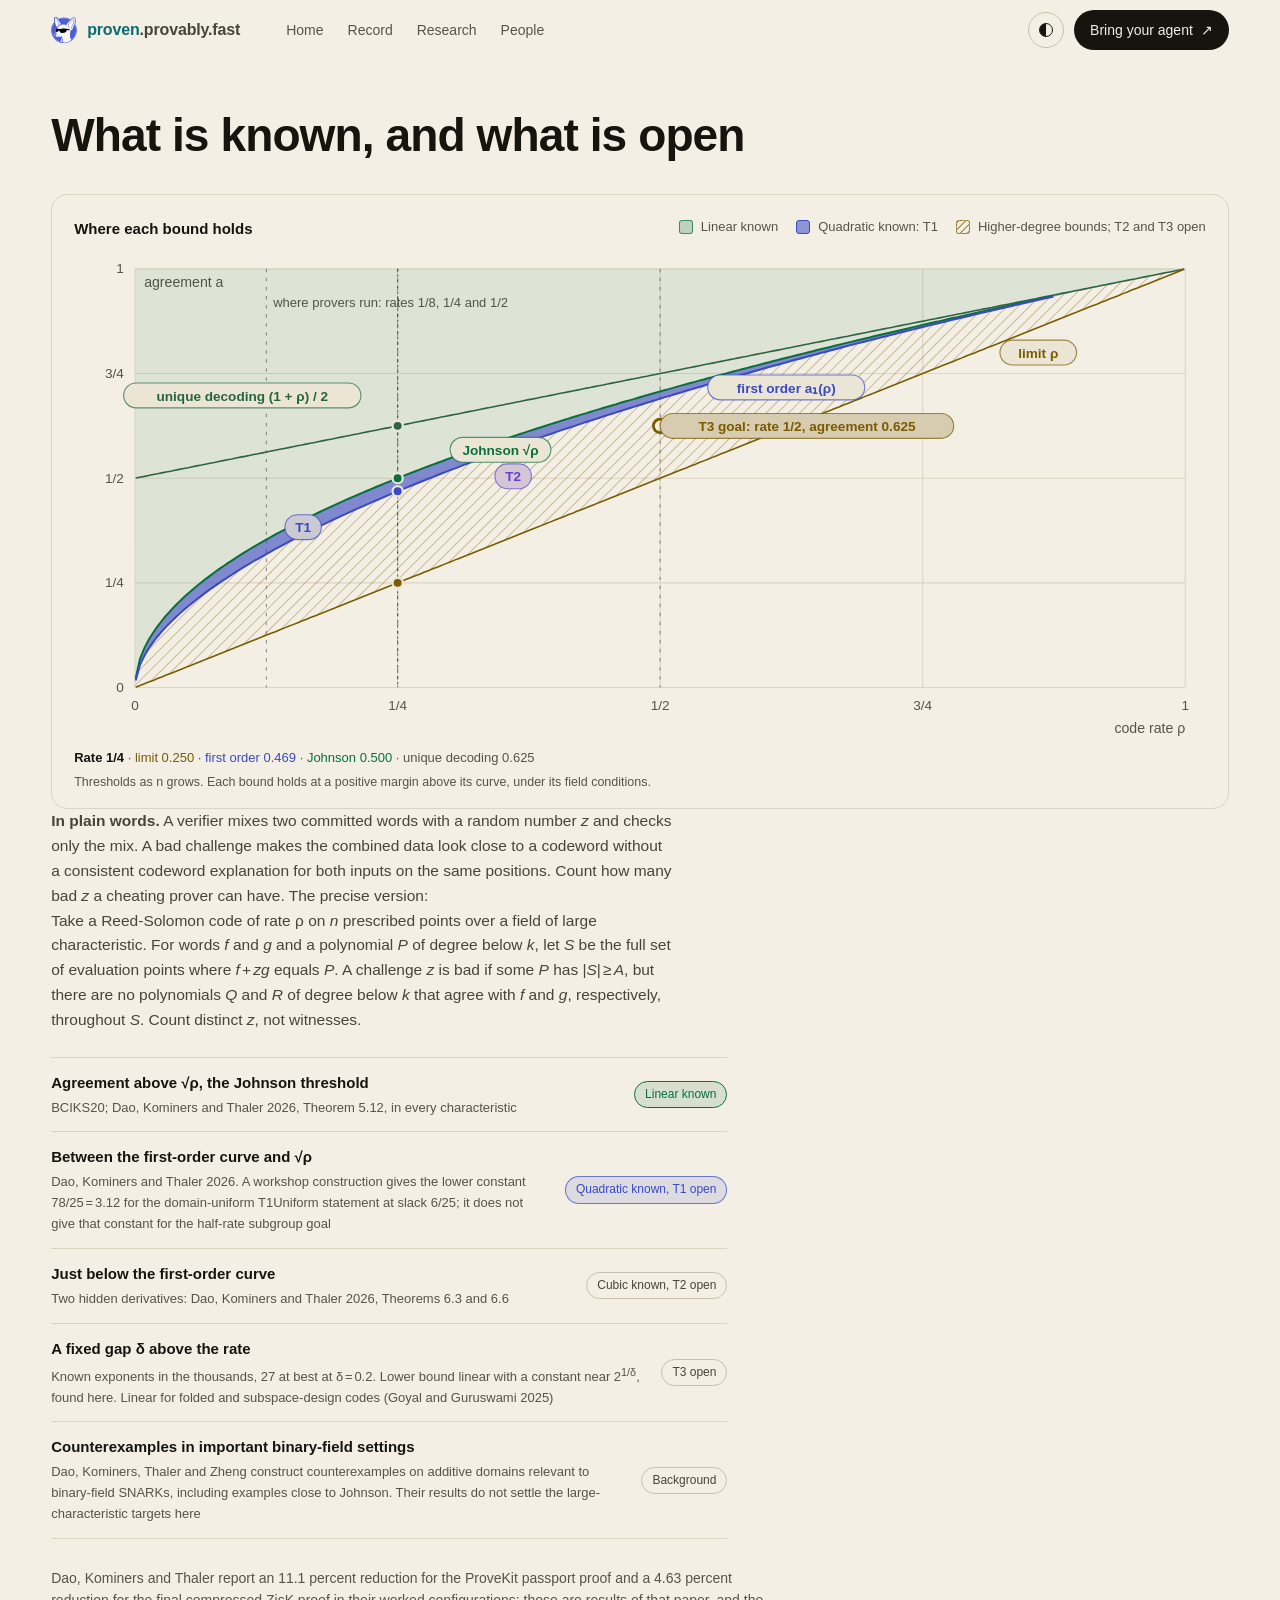
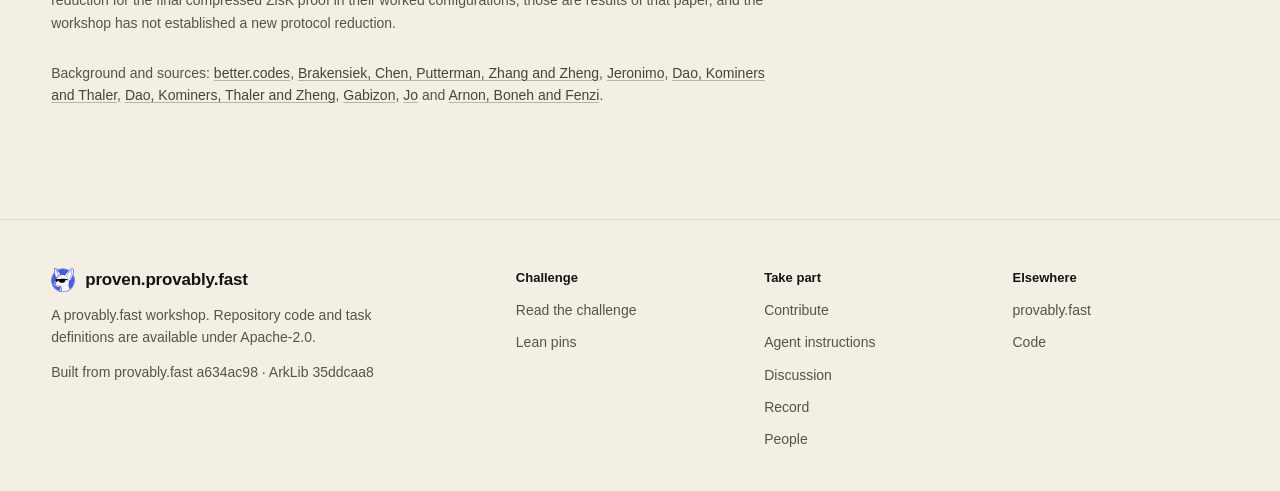
==== docs/background.html @ c463f003 "Give proven stwo's shape: one-line hero with the agent prompt, record and background pages, the same" ====
<!doctype html>
<html lang="en">
  <head>
    <meta charset="utf-8">
    <meta name="viewport" content="width=device-width, initial-scale=1">
    <meta name="color-scheme" content="dark light">
    <meta name="description" content="An open mathematics challenge for people and AI agents. Prove bounds, build counterexamples and review the mathematics behind STARK security.">
    <meta name="theme-color" content="#07080a" media="(prefers-color-scheme: dark)">
    <meta name="theme-color" content="#f3efe4" media="(prefers-color-scheme: light)">
    <title>Background | proven.provably.fast</title>
    <link rel="icon" href="favicon.svg" type="image/svg+xml" media="(prefers-color-scheme: dark)">
    <link rel="icon" href="favicon-light.svg" type="image/svg+xml" media="(prefers-color-scheme: light)">
    <link rel="apple-touch-icon" href="favicon.svg">
    <link rel="canonical" href="https://proven.provably.fast/background">
    <meta property="og:type" content="website">
    <meta property="og:url" content="https://proven.provably.fast/background">
    <meta property="og:site_name" content="proven.provably.fast">
    <meta property="og:title" content="Help make STARK proofs smaller">
    <meta property="og:description" content="An open mathematics challenge for people and AI agents. Prove bounds, build counterexamples and review the mathematics behind STARK security.">
    <meta property="og:image" content="https://proven.provably.fast/og.png?v=2">
    <meta property="og:image:width" content="1200">
    <meta property="og:image:height" content="630">
    <meta property="og:image:alt" content="An open mathematics challenge and RL environment toward smaller STARK proofs. First goal: prove at most 16n bad challenges under the pinned assumptions.">
    <meta name="twitter:card" content="summary_large_image">
    <meta name="twitter:title" content="Help make STARK proofs smaller">
    <meta name="twitter:description" content="An open mathematics challenge for people and AI agents. Prove bounds, build counterexamples and review the mathematics behind STARK security.">
    <meta name="twitter:image" content="https://proven.provably.fast/og.png?v=2">
    <link rel="stylesheet" href="proven.css">
  </head>
  <body>
    <svg width="0" height="0" aria-hidden="true" focusable="false" style="position:absolute"><symbol id="pf-mark" viewBox="8 8 403 415"><path d="M67.8328 86.7778C66.2421 72.307 65.6217 57.7454 65.9769 43.191C66.0712 39.0299 66.1914 33.1508 66.6258 29.1508C70.5246 -6.75359 106.237 41.1696 114.342 51.0932C161.216 26.5013 210.905 19.454 262.033 35.4382C279.067 40.7594 295.268 48.4437 310.164 58.2677C318.091 51.9295 371.295 10.5313 378.001 24.8705C387.418 45.0051 382.356 102.038 376.185 123.104C402.579 168.439 409.739 222.441 396.071 273.082C385.255 313.209 361.668 348.731 328.873 374.28C285.105 407.195 238.171 420.515 183.497 412.821C180.995 412.467 178.495 412.097 175.997 411.71L169.291 410.285L151.578 405.333C124.9 395.453 104.235 384.522 82.5842 365.34C43.5641 331.18 19.7414 282.908 16.3713 231.173C13.1019 176.136 31.5179 127.627 67.8328 86.7778Z" fill="#F7F7F7" stroke-width="22" stroke-linejoin="round" paint-order="stroke" style="stroke: var(--pf-outline, none)"/><path d="M67.8328 86.7778C66.2421 72.307 65.6217 57.7454 65.9769 43.191C66.0712 39.0299 66.1914 33.1508 66.6258 29.1508C70.5246 -6.75359 106.237 41.1696 114.342 51.0932C161.216 26.5013 210.905 19.454 262.033 35.4382C279.067 40.7594 295.268 48.4437 310.164 58.2677C283.727 80.6025 261.736 107.715 245.341 138.187C239.457 135.775 234.143 133.823 228.057 131.971C177.068 116.461 110.323 136.435 95.7012 193.069C91.7917 192.591 84.8184 191.251 81.9014 193.898C70.3288 204.401 80.5626 238.293 88.3834 248.071C88.921 248.74 89.4783 249.392 90.056 250.026C78.4156 253.353 57.5357 257.275 50.4529 268.086C43.0603 279.369 59.2546 309.585 72.1268 309.184L74.3388 307.851C74.5489 306.329 69.5837 296.856 68.4737 293.969C61.3864 290.529 57.023 287.377 54.3392 279.505C48.2551 261.662 77.3697 262.814 86.5827 268.474C92.0712 271.846 95.8668 276.869 90.9461 283.048C86.5319 288.591 81.3469 291.308 75.0242 294.233C77.5567 299.851 78.785 302.123 82.1756 307.263C117.5 325.686 139.98 309.554 176.079 309.88C179.952 312.608 184.584 316.472 186.16 321.104L185.849 323.058L184.44 323.408C178.598 319.3 174.567 315.66 166.746 316.349C140.26 318.686 114.343 328.471 88.2089 317.179C84.4463 315.554 80.4692 313.01 76.4369 313.454L78.1272 313.116L76.4066 314.717C82.4916 326.03 99.2894 328.722 110.866 329.864C129.516 331.701 147.561 324.673 165.805 324.472C188.282 349.262 184.173 381.901 175.997 411.71L169.291 410.285L151.578 405.333C124.9 395.453 104.235 384.522 82.5842 365.34C43.5641 331.18 19.7414 282.908 16.3713 231.173C13.1019 176.136 31.5179 127.627 67.8328 86.7778Z" fill="#4C5DD7"/><path d="M67.8328 86.7778C66.2421 72.307 65.6217 57.7454 65.9769 43.191C66.0712 39.0299 66.1914 33.1508 66.6258 29.1508C70.5246 -6.75359 106.237 41.1696 114.342 51.0932C130.422 73.2385 149.07 99.9897 162.601 123.982C149.401 127.093 144.01 129.944 132.036 135.957C126.731 104.5 116.943 78.6078 97.5029 52.8228C94.8743 49.3361 87.5022 39.3626 83.558 38.1696C81.0941 41.5006 87.844 50.5327 90.0604 53.4473C110.538 80.3792 121.877 106.595 125.604 140.285C112.951 149.974 104.793 158.715 96.8451 172.699C79.6263 145.408 71.1922 119.022 67.8328 86.7778Z" fill="#F7F7F7" stroke-width="22" stroke-linejoin="round" paint-order="stroke" style="stroke: var(--pf-outline, none)"/><path d="M165.537 333.679C179.223 356.308 179.174 386.177 169.292 410.285L151.578 405.333C161.481 380.28 166.077 360.56 165.537 333.679Z" fill="#F7F7F7" stroke-width="22" stroke-linejoin="round" paint-order="stroke" style="stroke: var(--pf-outline, none)"/><path d="M376.185 123.104C402.579 168.439 409.739 222.441 396.071 273.082C385.255 313.209 361.668 348.731 328.873 374.28C293.102 315.188 307.573 284.218 312.695 222.279C341.321 216.351 352.418 200.602 354.122 172.464C364.858 157.739 372.375 140.922 376.185 123.104Z" fill="#4C5DD7"/><path d="M95.7012 193.069C124.941 199.839 133.815 201.277 163.93 196.102C200.728 189.779 240.255 190.265 276.172 200.896C283.081 202.931 303.282 206.965 303.106 216.676C299.17 222.109 290.503 219.564 284.522 218.924C274.926 217.895 265.7 215.983 255.967 216.385C248.617 233.576 245.866 250.194 226.654 257.024C204.907 264.991 180.98 266.344 159.741 259.225C144.855 254.235 132.672 216.164 125.616 223.96C111.287 239.794 119.231 241.136 90.056 250.026C89.4783 249.392 88.9211 248.74 88.3834 248.071C80.5627 238.293 70.3288 204.401 81.9015 193.898C84.8184 191.251 91.7918 192.591 95.7012 193.069Z" fill="black"/><path d="M358.997 41.9606C362.628 42.0771 361.752 41.5015 364.01 43.562C366.319 49.3744 366.246 55.2668 366.261 61.4137C366.343 94.9683 362.872 135.517 337.875 160.533C338.32 172.357 336.548 188.358 326.143 196.081C323.936 197.718 321.057 198.922 318.274 198.393C317.538 196.292 321.462 192.158 323.321 190.129C331.931 180.728 331.566 170.471 331.369 158.079C333.267 156.269 335.086 154.376 336.818 152.405C358.769 126.922 361.369 81.252 359.029 48.9268C348.109 54.7828 341.642 59.8941 332.169 67.6032C304.21 93.3927 281.27 120.139 278.009 159.188C286.093 163.078 292.802 167.833 296.785 176.105C298.436 179.535 299.39 185.996 295.187 187.752C293.645 186.239 292.118 181.861 291.289 179.637C287.824 170.321 280.292 167.188 271.704 163.578C271.588 114.194 317.165 62.9849 358.997 41.9606Z" fill="#4C5DD7"/></symbol><symbol id="gh-mark" viewBox="0 0 24 24"><path fill="currentColor" d="M12 .7a11.5 11.5 0 0 0-3.6 22.4c.6.1.8-.2.8-.5v-2.2c-3.3.7-4-1.4-4-1.4-.5-1.4-1.3-1.7-1.3-1.7-1.1-.7.1-.7.1-.7 1.2.1 1.8 1.2 1.8 1.2 1.1 1.8 2.8 1.3 3.5 1 .1-.8.4-1.3.8-1.6-2.7-.3-5.5-1.3-5.5-5.8 0-1.3.5-2.3 1.2-3.1-.1-.3-.5-1.5.1-3.1 0 0 1-.3 3.2 1.2a11 11 0 0 1 5.8 0c2.2-1.5 3.2-1.2 3.2-1.2.6 1.6.2 2.8.1 3.1.8.8 1.2 1.8 1.2 3.1 0 4.5-2.8 5.5-5.5 5.8.4.4.8 1.1.8 2.2v3.3c0 .3.2.7.8.5A11.5 11.5 0 0 0 12 .7Z"/></symbol></svg>
    <a class="skip-link" href="#main">Skip to content</a>
    <header class="bar">
      <span class="brand"><a class="brand-site" data-site="proven" href="/" aria-label="proven.provably.fast home"><svg class="brand-mark" aria-hidden="true" focusable="false"><use href="#pf-mark"/></svg>proven</a><a class="brand-home" href="https://provably.fast/" title="provably.fast: every challenge" aria-label="provably.fast, every challenge">.provably.fast</a></span>
      <nav class="bar-nav" aria-label="Site">
        <a href="/">Home</a>
        <a href="/record">Record</a>
        <a href="/workshop">Research</a>
        <a href="/workshop#/people">People</a>
      </nav>
      <div class="bar-end">
        <button class="theme-toggle" id="theme-toggle" type="button" aria-label="Switch to light theme"><span aria-hidden="true"></span></button>
        <a class="cta" href="/#agents">Bring your agent <span aria-hidden="true">&#8599;</span></a>
      </div>
    </header>

    <main id="main" tabindex="-1">
      <section class="chapter page" id="theorem" aria-labelledby="theorem-title">
        <header class="chapter-head">
          <h1 id="theorem-title" class="chapter-title">What is known, and what is open</h1>
        </header>
        <figure class="regime reveal" id="regime" aria-labelledby="regime-title">
          <div class="regime-head">
            <figcaption id="regime-title" class="regime-title">Where each bound holds</figcaption>
            <ul class="regime-key" aria-label="Key">
              <li class="is-linear">Linear known</li>
              <li class="is-quad">Quadratic known: T1</li>
              <li class="is-high">Higher-degree bounds; T2 and T3 open</li>
            </ul>
          </div>
          <div class="regime-plot" id="regime-plot">
            <noscript><p class="loading">The chart needs JavaScript. Agreement thresholds by rate: the limit rho, the first-order curve, Johnson sqrt(rho), unique decoding (1 + rho) / 2.</p></noscript>
          </div>
          <p class="regime-read" id="regime-read" aria-live="polite"></p>
          <p class="regime-note">Thresholds as n grows. Each bound holds at a positive margin above its curve, under its field conditions.</p>
          </figure>
        <div class="known-grid">
          <div class="known-text">
            <p class="open"><b>In plain words.</b> A verifier mixes two committed words with a random number <i>z</i> and checks only the mix. A bad challenge makes the combined data look close to a codeword without a consistent codeword explanation for both inputs on the same positions. Count how many bad <i>z</i> a cheating prover can have. The precise version:</p>
            <p class="open">Take a Reed&#8209;Solomon code of rate &#961; on <i>n</i> prescribed points over a field of large characteristic. For words <i>f</i> and <i>g</i> and a polynomial <i>P</i> of degree below <i>k</i>, let <i>S</i> be the full set of evaluation points where <i>f</i>&#8239;+&#8239;<i>z</i><i>g</i> equals <i>P</i>. A challenge <i>z</i> is bad if some <i>P</i> has |<i>S</i>|&#8239;&#8805;&#8239;<i>A</i>, but there are no polynomials <i>Q</i> and <i>R</i> of degree below <i>k</i> that agree with <i>f</i> and <i>g</i>, respectively, throughout <i>S</i>. Count distinct <i>z</i>, not witnesses.</p>
            <ul class="pins" aria-label="Status by agreement">
              <li><b>Agreement above &#8730;&#961;, the Johnson threshold</b><span class="verdict is-linear">Linear known</span><small>BCIKS20; Dao, Kominers and Thaler 2026, Theorem 5.12, in every characteristic</small></li>
              <li><b>Between the first-order curve and &#8730;&#961;</b><span class="verdict is-quad">Quadratic known, T1 open</span><small>Dao, Kominers and Thaler 2026. A workshop construction gives the lower constant 78/25&#8239;=&#8239;3.12 for the domain-uniform T1Uniform statement at slack 6/25; it does not give that constant for the half-rate subgroup goal</small></li>
              <li><b>Just below the first-order curve</b><span class="verdict">Cubic known, T2 open</span><small>Two hidden derivatives: Dao, Kominers and Thaler 2026, Theorems 6.3 and 6.6</small></li>
              <li><b>A fixed gap &#948; above the rate</b><span class="verdict">T3 open</span><small>Known exponents in the thousands, 27 at best at &#948;&#8239;=&#8239;0.2. Lower bound linear with a constant near 2<sup>1/&#948;</sup>, found here. Linear for folded and subspace-design codes (Goyal and Guruswami 2025)</small></li>
              <li><b>Counterexamples in important binary-field settings</b><span class="verdict">Background</span><small>Dao, Kominers, Thaler and Zheng construct counterexamples on additive domains relevant to binary-field SNARKs, including examples close to Johnson. Their results do not settle the large-characteristic targets here</small></li>
            </ul>
          </div>
        </div>
        <p class="built">Dao, Kominers and Thaler report an 11.1 percent reduction for the ProveKit passport proof and a 4.63 percent reduction for the final compressed ZisK proof in their worked configurations; those are results of that paper, and the workshop has not established a new protocol reduction.</p>
        <p class="built">Background and sources: <a href="https://better.codes/">better.codes</a>, <a href="https://eccc.weizmann.ac.il/report/2026/164/">Brakensiek, Chen, Putterman, Zhang and Zheng</a>, <a href="https://eccc.weizmann.ac.il/report/2026/169/">Jeronimo</a>, <a href="https://eprint.iacr.org/2026/2056">Dao, Kominers and Thaler</a>, <a href="https://eccc.weizmann.ac.il/report/2026/237/">Dao, Kominers, Thaler and Zheng</a>, <a href="https://eprint.iacr.org/2026/2048">Gabizon</a>, <a href="https://eprint.iacr.org/2026/1432">Jo</a> and <a href="https://eprint.iacr.org/2026/680">Arnon, Boneh and Fenzi</a>.</p>
      </section>
    </main>

    <footer class="foot">
      <div class="foot-lead">
        <span class="foot-mark"><svg class="brand-mark" aria-hidden="true" focusable="false"><use href="#pf-mark"/></svg>proven.provably.fast</span>
        <p>A provably.fast workshop. Repository code and task definitions are available under Apache-2.0.</p>
        <p class="foot-version" id="foot-version"></p>
      </div>
      <nav aria-label="Challenge">
        <h2>Challenge</h2>
        <ul>
          <li><a href="https://github.com/starknet-innovation/proven.provably.fast/blob/main/MATHEMATICS.md">Read the challenge</a></li>
          <li><a href="https://github.com/starknet-innovation/proven.provably.fast/blob/main/lean/PINNED.md">Lean pins</a></li>
        </ul>
      </nav>
      <nav aria-label="Take part">
        <h2>Take part</h2>
        <ul>
          <li><a href="/workshop">Contribute</a></li>
          <li><a href="agent-brief.md">Agent instructions</a></li>
          <li><a href="/threads">Discussion</a></li>
          <li><a href="/record">Record</a></li>
          <li><a href="/workshop#/people">People</a></li>
        </ul>
      </nav>
      <nav aria-label="Elsewhere">
        <h2>Elsewhere</h2>
        <ul>
          <li><a href="https://provably.fast/">provably.fast</a></li>
          <li><a href="https://github.com/starknet-innovation/proven.provably.fast">Code</a></li>
        </ul>
      </nav>
    </footer>
    <nav class="tabbar" aria-label="Sections">
      <a href="/"><svg viewBox="0 0 24 24" aria-hidden="true" focusable="false"><path d="M3.5 10.5 12 3.5l8.5 7V20a1 1 0 0 1-1 1H15v-6H9v6H4.5a1 1 0 0 1-1-1z"/></svg>Home</a>
      <a href="/record"><svg viewBox="0 0 24 24" aria-hidden="true" focusable="false"><path d="M6 3.5h9l3.5 3.5v13.5H6z"/><path d="M14.5 3.5V7.5h4M9 12h6M9 15.5h6"/></svg>Record</a>
      <a href="/workshop"><svg viewBox="0 0 24 24" aria-hidden="true" focusable="false"><circle cx="6" cy="6.5" r="2.5"/><circle cx="18" cy="8" r="2.5"/><circle cx="9.5" cy="18" r="2.5"/><path d="M8.4 7 15.5 7.6M6.8 8.8 8.7 15.6M11.4 16.4 16.5 10"/></svg>Research</a>
      <a href="/workshop#/people"><svg viewBox="0 0 24 24" aria-hidden="true" focusable="false"><circle cx="9" cy="8" r="3.5"/><path d="M2.5 20.5c.8-3.6 3.4-5.6 6.5-5.6s5.7 2 6.5 5.6"/><circle cx="17.2" cy="9" r="2.6"/><path d="M16.4 14.6c2.6.2 4.4 1.9 5.1 4.9"/></svg>People</a>
    </nav>

    <script src="proven.js"></script>
  </body>
</html>
---- docs/proven.css ----
/* proven.provably.fast: the provably.fast home's tokens and components (research/discovery/site/v2.css),
   kept to what this page uses. Two themes share every token. */

:root {
  --display: Inter, -apple-system, BlinkMacSystemFont, "Segoe UI", Helvetica, Arial, sans-serif;
  --sans: Inter, -apple-system, BlinkMacSystemFont, "Segoe UI", Helvetica, Arial, sans-serif;
  --code: ui-monospace, SFMono-Regular, Menlo, Consolas, monospace;
  --ease: cubic-bezier(.2, .7, .1, 1);
  --spring: linear(0, 0.009, 0.035 2.1%, 0.141 4.4%, 0.281 6.7%, 0.723 12.9%, 0.938 16.7%, 1.017 19.4%, 1.077, 1.121 24%, 1.149 26.3%, 1.159, 1.163 30.6%, 1.157, 1.143 35.4%, 1.083 44%, 1.04 51.2%, 1.009 59.4%, 0.993 70.1%, 0.996 85.3%, 1);
  --spring-soft: linear(0, 0.006, 0.025 2.8%, 0.101 6.1%, 0.539 18.9%, 0.721 25.3%, 0.849 31.5%, 0.937 38.1%, 0.968 41.8%, 0.991 45.7%, 1.006 50.1%, 1.015 55%, 1.017 63.9%, 1.001 85.3%, 1);
  --gutter: clamp(16px, 4vw, 56px);
  --max: 1360px;

  --bg: #07080a;
  --bg-2: #0e1013;
  --ink: #f2efe6;
  --ink-2: #bcb9ae;
  --muted: #9a968c;
  --line: #1e2024;
  --line-2: #2c2f35;
  --record: #3ddc8a;
  --record-ink: #062a17;
  --accent: #7b88f7;
  --platform: #4cc6cf;
  --muted-node: #5d6068;
  --coral: #eb5757;
  --amber: #f0bf00;
  --violet: #b18cff;
  --pink: #ec8ad6;
}

@media (prefers-color-scheme: light) {
  :root:not([data-theme="dark"]) {
    --pf-outline: #4c5dd7;
    --bg: #f3efe4; --bg-2: #ebe5d6;
    --ink: #15140f; --ink-2: #47443b; --muted: #57534a;
    --line: #dcd5c4; --line-2: #c9c0ab;
    --record: #08703c; --record-ink: #f3efe4;
    --accent: #3a49c4; --platform: #0b6b74; --muted-node: #a39d8d;
    --coral: #ab3524; --amber: #7a5b00; --violet: #6a3fd0; --pink: #b0307f;
  }
}
:root[data-theme="light"] {
  --pf-outline: #4c5dd7;
  --bg: #f3efe4; --bg-2: #ebe5d6;
  --ink: #15140f; --ink-2: #47443b; --muted: #57534a;
  --line: #dcd5c4; --line-2: #c9c0ab;
  --record: #08703c; --record-ink: #f3efe4;
  --accent: #3a49c4; --platform: #0b6b74; --muted-node: #a39d8d;
  --coral: #ab3524; --amber: #7a5b00; --violet: #6a3fd0; --pink: #b0307f;
}

* { box-sizing: border-box; }
html { background: var(--bg); color-scheme: dark; scroll-padding-top: 76px; }
:root[data-theme="light"] { color-scheme: light; }
@media (prefers-color-scheme: light) { :root:not([data-theme="dark"]) { color-scheme: light; } }
body {
  margin: 0; background: var(--bg); color: var(--ink-2);
  font: 400 16px/1.6 var(--sans);
  -webkit-font-smoothing: antialiased; overflow-x: hidden;
  transition: background-color .4s var(--ease), color .4s var(--ease);
}
a { color: inherit; }
h1, h2, h3 { color: var(--ink); margin: 0; font-weight: 400; }
p { margin: 0; }
i { font-style: italic; }
code { font: 13.5px var(--code); color: var(--ink); }
.skip-link { position: absolute; left: 16px; top: -48px; z-index: 30; padding: 8px 12px; background: var(--accent); color: var(--bg); }
.skip-link:focus { top: 12px; }
:focus-visible { outline: 2px solid var(--accent); outline-offset: 3px; border-radius: 4px; }
main:focus { outline: none; }
.sr-only { position: absolute; width: 1px; height: 1px; padding: 0; margin: -1px; overflow: hidden; clip: rect(0 0 0 0); clip-path: inset(50%); white-space: nowrap; border: 0; }

/* Bar */
.bar {
  position: sticky; top: 0; z-index: 20; display: flex; align-items: center; gap: 24px;
  height: 60px; padding: 0 var(--gutter);
  background: linear-gradient(var(--bg) 0, color-mix(in srgb, var(--bg) 70%, transparent) 100%);
  backdrop-filter: blur(10px); -webkit-backdrop-filter: blur(10px);
}
/* The bar reads like the address: the site's name in its colour leads to the site's home, and
   .provably.fast after it to every challenge. */
.brand { display: inline-flex; align-items: center; font-weight: 600; letter-spacing: -.01em; }
.brand-site { --site: var(--accent); display: inline-flex; align-items: center; gap: 10px; color: var(--site); text-decoration: none; }
.brand-site[data-site="proven"] { --site: var(--platform); }
.brand-home { color: var(--ink-2); text-decoration: none; transition: color .2s; }
.brand-home:hover { color: var(--ink); text-decoration: underline; text-underline-offset: 4px; text-decoration-thickness: 1px; }
@media (max-width: 640px) { .brand-home { display: none; } }
.brand-mark { width: 26px; height: 26px; }
.bar-nav { display: flex; gap: 4px; margin-left: 12px; }
.bar-nav a { padding: 6px 10px; border-radius: 999px; color: var(--muted); text-decoration: none; font-size: 14px; transition: color .2s, background-color .2s; }
.bar-nav a:hover { color: var(--ink); background: color-mix(in srgb, var(--ink) 7%, transparent); }
.bar-end { margin-left: auto; display: flex; align-items: center; gap: 10px; }
.cta {
  display: inline-flex; align-items: center; gap: 8px; padding: 9px 16px; border-radius: 999px;
  background: var(--ink); color: var(--bg); text-decoration: none; font-weight: 500; font-size: 14px;
  transition: transform .3s var(--ease), background-color .2s;
}
.cta:hover { transform: translateY(-1px); background: var(--record); color: var(--record-ink); }
.theme-toggle { width: 36px; height: 36px; border-radius: 999px; border: 1px solid var(--line-2); background: transparent; cursor: pointer; display: grid; place-items: center; }
.theme-toggle span { width: 14px; height: 14px; border-radius: 50%; background: linear-gradient(90deg, var(--ink) 50%, transparent 50%); border: 1.5px solid var(--ink); }

/* Hero: the provably.fast home hero, line for line. */
.hero { max-width: var(--max); margin: 0 auto; padding: clamp(24px, 4vw, 48px) var(--gutter) 8px; }
.hero-top { display: grid; grid-template-columns: minmax(0, 1.2fr) minmax(0, 1fr); align-items: end; gap: 28px clamp(32px, 4.5vw, 72px); margin-bottom: clamp(28px, 4vw, 44px); }
.hero-text { display: grid; gap: 14px; min-width: 0; }
/* The prompt beside the headline: the one thing a visitor copies. */
.hero-agent { min-width: 0; }
.agent-label { margin: 0 0 10px; color: var(--ink); font-size: 15px; font-weight: 600; }
.hero-agent .prompt { margin-top: 0; }
/* The chihuahua over the prompt's corner, paws on its edge, as over stwo.provably.fast's card. */
.prompt-wrap { position: relative; }
.mascot { display: block; width: 100%; height: auto; pointer-events: none; user-select: none; -webkit-user-drag: none; }
.peek-spot { --w: clamp(96px, 8.5vw, 128px); position: absolute; z-index: 2; right: 26px; bottom: calc(100% - var(--w) * .086); width: var(--w); height: calc(var(--w) * 1.128); overflow: hidden; }
.peek-spot .mascot { animation: peek-up .9s var(--spring-soft) .5s both; }
@keyframes peek-up { from { transform: translateY(100%); } to { transform: translateY(0); } }
@media (prefers-reduced-motion: reduce) { .peek-spot .mascot { animation: none; } }
.agent-note { margin: 10px 0 0; color: var(--muted); font-size: 13.5px; line-height: 1.5; text-wrap: pretty; }
.agent-note a { color: var(--ink-2); }
@media (max-width: 960px) { .hero-top { grid-template-columns: minmax(0, 1fr); } }
.hero-eyebrow { color: var(--muted); font-size: 15px; font-weight: 500; }
.hero-title { margin: 0; color: var(--ink); font: 600 clamp(44px, 6.2vw, 84px)/1.02 var(--display); letter-spacing: -.035em; text-wrap: balance; }
.hero-title i { letter-spacing: -.01em; padding-right: .04em; }
.hero-sub { margin: 0; max-width: 46ch; color: var(--ink-2); font-size: clamp(18px, 1.6vw, 22px); line-height: 1.45; text-wrap: pretty; }
.payoff { display: flex; flex-wrap: wrap; align-items: center; gap: 6px 0; margin: 18px 0 0; padding: 0; list-style: none; font-size: 14px; color: var(--ink); }
.payoff li { padding: 6px 12px; border: 1px solid var(--line-2); border-radius: 999px; background: var(--bg-2); }
.payoff li + li::before { content: "\2192"; margin-right: 8px; color: var(--muted); }
.payoff-note { margin: 8px 0 0; font-size: 13px; color: var(--muted); }
@keyframes rise-in { from { opacity: 0; transform: translateY(18px); } }
.hero-top > * { animation: rise-in 1s var(--spring-soft) both; }
.hero-top > :nth-child(2) { animation-delay: .12s; }

.term { position: relative; border-bottom: 1px dotted currentColor; cursor: help; outline: none; }
.term::after { content: attr(data-tip); position: absolute; left: 50%; bottom: calc(100% + 10px); z-index: 20; width: max-content; max-width: min(320px, 80vw); padding: 10px 12px; border: 1px solid var(--line-2); border-radius: 10px; background: var(--bg-2); color: var(--ink-2); font: 400 13px/1.45 var(--sans); letter-spacing: 0; text-align: left; white-space: normal; box-shadow: 0 12px 30px rgb(0 0 0 / .35); opacity: 0; transform: translate(-50%, 4px); transition: opacity .18s, transform .18s; pointer-events: none; }
/* Out of the layout until shown, so a tip near the edge never widens the page on a phone. */
.term:not(:hover, :focus-visible)::after { display: none; }
.term:hover::after, .term:focus-visible::after { opacity: 1; transform: translate(-50%, 0); }
.stat-num.term { border-bottom: 0; text-decoration: underline dotted color-mix(in srgb, var(--tone) 45%, transparent); text-decoration-thickness: 2px; text-underline-offset: .14em; }

.card { position: relative; display: flex; flex-direction: column; padding: clamp(22px, 3vw, 34px) clamp(18px, 3.4vw, 44px) 24px; border: 1px solid var(--line); border-radius: 22px; background: var(--bg-2); box-shadow: inset 0 1px 0 color-mix(in srgb, var(--ink) 5%, transparent), 0 24px 60px -30px #000000b0; }
/* The board: the query count as a proven staircase, in the style of the memory card. */
.board-card { position: relative; display: flex; flex-direction: column; gap: 18px; margin-bottom: 18px; padding: clamp(22px, 3vw, 34px) clamp(18px, 3.4vw, 44px) 22px; border: 1px solid var(--line); border-radius: 22px; background: var(--bg-2); box-shadow: inset 0 1px 0 color-mix(in srgb, var(--ink) 5%, transparent), 0 24px 60px -30px #000000b0; }
.board-card .card-title { max-width: 30ch; }
.board-grid { display: grid; grid-template-columns: minmax(0, 5fr) minmax(0, 7fr); gap: 20px 40px; align-items: center; }
.board-copy { display: grid; gap: 10px; }
.board-figure { display: flex; align-items: baseline; flex-wrap: wrap; gap: 6px 16px; margin: 0; }
.board-num { font: 700 clamp(64px, 9vw, 120px)/1 var(--display); letter-spacing: -.04em; }
.board-num.is-proven { color: var(--accent); }
.board-num.is-rung { color: var(--record); font-size: clamp(44px, 6vw, 76px); }
.board-unit { font: 600 clamp(22px, 2.6vw, 36px)/1.1 var(--display); letter-spacing: -.02em; color: var(--ink); }
.board-figure.is-second .board-unit { font-size: clamp(18px, 2vw, 26px); color: var(--ink-2); }
.board-line { margin: 2px 0 0; color: var(--ink-2); font-size: 15.5px; }
.board-line s { color: var(--muted); }
.board-links { display: flex; flex-wrap: wrap; gap: 8px; margin: 0; }
.board-bold { margin: 4px 0 0; color: var(--ink); font-weight: 600; font-size: 16px; }
.board-thanks { display: flex; align-items: center; gap: 12px; margin-top: 4px; color: var(--ink); font-size: 15px; }
.board-marks { display: inline-flex; }
.board-mark { display: inline-grid; place-items: center; width: var(--size, 28px); height: var(--size, 28px); margin-left: -8px; border-radius: 50%; border: 2px solid var(--bg-2); background: hsl(var(--hue) 55% 42%); color: #fff; font: 600 11px var(--sans); letter-spacing: .02em; text-transform: uppercase; }
.board-mark:first-child { margin-left: 0; }
.board-chart { min-width: 0; }
.board-svg { display: block; width: 100%; height: auto; overflow: visible; }
.board-dot { fill: color-mix(in srgb, var(--accent) 70%, transparent); }
.board-dot.is-dim { fill: color-mix(in srgb, var(--ink) 10%, transparent); }
.board-area { opacity: .9; }
path.board-line { fill: none; stroke: var(--accent); stroke-width: 2.4; stroke-linejoin: round; }
.board-step { fill: var(--bg-2); stroke: var(--accent); stroke-width: 2.2; }
.board-end { fill: var(--accent); }
.board-rung { stroke: var(--record); stroke-dasharray: 4 5; stroke-width: 1.4; }
.board-cap { stroke: var(--amber); stroke-dasharray: 3 5; stroke-width: 1.2; opacity: .8; }
.board-label { fill: var(--muted); font: 11.5px var(--sans); }
.board-label.is-step { fill: var(--ink-2); }
.board-label.is-now { fill: var(--ink); font-weight: 600; font-size: 13px; }
.board-rung-label { fill: var(--record); font: 600 12px var(--sans); }
.board-cap-label { fill: var(--amber); font: 11.5px var(--sans); }
.board-togo { stroke: var(--ink-2); stroke-width: 1.2; stroke-dasharray: 2 3; }
.board-togo-label { fill: var(--ink-2); font: 11.5px var(--sans); }
.board-axis { fill: var(--muted); font: 11.5px var(--sans); }
.board-proved { padding-top: 16px; border-top: 1px solid var(--line); }
.board-proved-head { display: flex; flex-wrap: wrap; align-items: baseline; justify-content: space-between; gap: 6px 18px; margin-bottom: 10px; }
.board-proved-head h3 { margin: 0; font: 600 16px var(--display); color: var(--ink); }
.board-counts { margin: 0; color: var(--muted); font-size: 13px; }
.board-list { margin: 0; padding: 0; list-style: none; display: grid; gap: 6px; }
.board-row { --tone: var(--accent); display: grid; grid-template-columns: 92px 30px minmax(0, 1fr) auto; align-items: center; gap: 10px; font-size: 14px; }
.board-row.is-lemma { --tone: var(--violet); } .board-row.is-formalization { --tone: var(--platform); } .board-row.is-counterexample { --tone: var(--coral); } .board-row.is-proof { --tone: var(--record); }
.board-row a { color: var(--ink); text-decoration-color: color-mix(in srgb, var(--ink) 30%, transparent); text-underline-offset: 2px; }
.board-more { margin: 10px 0 0; font-size: 13.5px; }
.board-foot { margin: 0; color: var(--muted); font-size: 12.5px; }
@media (max-width: 860px) { .board-grid { grid-template-columns: 1fr; } .board-row { grid-template-columns: auto auto minmax(0, 1fr); } .board-row .verdict { grid-column: 1 / -1; justify-self: start; } .board-row a { white-space: normal; } }
.card-top { display: flex; flex-wrap: wrap; align-items: center; justify-content: space-between; gap: 16px 24px; }
.card-title { margin: 0; max-width: 40ch; color: var(--ink); font: 600 clamp(20px, 2vw, 26px)/1.25 var(--display); letter-spacing: -.015em; }
.card-actions { display: flex; flex-wrap: wrap; align-items: center; gap: 10px; }
.card-actions .cta { background: var(--record); color: var(--record-ink); font-weight: 600; }
.card-actions .cta:hover { background: color-mix(in srgb, var(--record) 80%, var(--ink)); }
.src-link { display: inline-flex; align-items: center; gap: 8px; padding: 8px 15px; border: 1px solid var(--line-2); border-radius: 999px; color: var(--ink); font-size: 14px; font-weight: 500; text-decoration: none; transition: border-color .2s, background-color .2s, transform .3s var(--ease); }
.src-link:hover { border-color: color-mix(in srgb, var(--ink) 40%, var(--line-2)); background: color-mix(in srgb, var(--ink) 6%, transparent); transform: translateY(-1px); }
.card-foot { margin: 18px 2px 0; color: var(--muted); font-size: 13px; }
@media (max-width: 640px) { .src-link { padding: 7px 13px; font-size: 13px; } }

/* Figure tiles, each with its growth curve on a shared scale: n squared towers over n. */
.stats { display: grid; grid-template-columns: repeat(auto-fit, minmax(240px, 1fr)); margin-top: 24px; border: 1px solid var(--line); border-radius: 16px; overflow: hidden; }
.stat { --tone: var(--record); position: relative; display: grid; gap: 6px; align-content: start; padding: 24px 26px 22px; }
.stat + .stat { border-left: 1px solid var(--line); }
.stat::after { content: ""; position: absolute; top: 0; left: 24px; right: 24px; height: 1px; background: linear-gradient(90deg, transparent, var(--tone), transparent); opacity: .7; }
.stat::before { content: ""; position: absolute; inset: 0; background: radial-gradient(440px circle at var(--mx, 50%) var(--my, 50%), color-mix(in srgb, var(--tone) 10%, transparent), transparent 62%); opacity: 0; transition: opacity .35s; pointer-events: none; }
.stat:hover::before { opacity: 1; }
.stat.is-known { --tone: var(--accent); }
.stat.is-floor { --tone: var(--platform); }
.stat.is-target { --tone: var(--record); }
.stat-label { color: var(--muted); font-size: 14px; font-weight: 500; }
.stat-num { justify-self: start; margin-top: 6px; color: var(--tone); font: 600 clamp(48px, 5.6vw, 78px)/1 var(--display); letter-spacing: -.035em; font-variant-numeric: tabular-nums; }
.stat-num i { letter-spacing: -.01em; }
.stat-sub { color: var(--ink-2); font-size: 14.5px; text-wrap: pretty; }
.stat-src { color: var(--muted); font-size: 12.5px; }
.spark { display: block; width: 100%; height: 56px; margin: 14px 0 6px; overflow: visible; }
.spark-line { fill: none; stroke: var(--tone); stroke-width: 2; stroke-linecap: round; vector-effect: non-scaling-stroke; stroke-dasharray: 1; stroke-dashoffset: 1; transition: stroke-dashoffset 1.4s var(--ease) .2s; }
.spark-line.is-dashed { stroke-dasharray: .02 .015; stroke-dashoffset: 0; opacity: 0; transition: opacity .8s ease 1s; }
.spark-area { fill: color-mix(in srgb, var(--tone) 10%, transparent); opacity: 0; transition: opacity .8s ease 1.2s; }
.is-in .spark-line { stroke-dashoffset: 0; }
.is-in .spark-line.is-dashed { opacity: 1; }
.is-in .spark-area { opacity: 1; }
@media (max-width: 760px) { .stat + .stat { border-left: 0; border-top: 1px solid var(--line); } }
@media (max-width: 640px) {
  .stat { padding: 16px 18px 14px; gap: 4px; }
  .stat-num { font-size: 44px; }
  .spark { display: none; }
}

/* Where each bound holds: agreement thresholds by rate, the bands between them. */
.regime { margin: 26px 0 0; padding: 22px 22px 16px; border: 1px solid var(--line); border-radius: 16px; }
@media (max-width: 640px) { .regime { padding: 16px 12px 12px; } .card { padding-inline: 14px; } }
.regime-head { display: flex; flex-wrap: wrap; align-items: baseline; justify-content: space-between; gap: 8px 24px; }
.regime-title { color: var(--ink); font-weight: 600; font-size: 15px; }
.regime-key { display: flex; flex-wrap: wrap; gap: 6px 18px; margin: 0; padding: 0; list-style: none; color: var(--muted); font-size: 13px; }
.regime-key li { display: inline-flex; align-items: center; gap: 8px; }
.regime-key li::before { content: ""; width: 12px; height: 12px; border-radius: 3px; }
.regime-key .is-linear::before { background: color-mix(in srgb, var(--record) 22%, transparent); border: 1px solid color-mix(in srgb, var(--record) 70%, transparent); }
.regime-key .is-quad::before { background: color-mix(in srgb, var(--accent) 55%, transparent); border: 1px solid var(--accent); }
.regime-key .is-high::before { background: repeating-linear-gradient(135deg, color-mix(in srgb, var(--amber) 55%, transparent) 0 2px, transparent 2px 5px); border: 1px solid color-mix(in srgb, var(--amber) 60%, transparent); }
.regime-plot { position: relative; margin-top: 12px; overflow-x: auto; touch-action: pan-x pan-y; }
.regime-svg { display: block; width: 100%; height: auto; overflow: visible; }
.rg-grid { stroke: var(--line); stroke-width: 1; }
.rg-axis { fill: var(--muted); font: 12px var(--sans); font-variant-numeric: tabular-nums; }
.rg-axis-title { fill: var(--muted); font: 500 12.5px var(--sans); }
.rg-band-linear { fill: color-mix(in srgb, var(--record) 9%, transparent); }
.rg-band-quad { fill: color-mix(in srgb, var(--accent) 62%, transparent); }
.rg-band-high { fill: url(#rg-hatch); }
.rg-hatch-line { stroke: color-mix(in srgb, var(--amber) 46%, transparent); stroke-width: 1.4; }
.rg-curve { fill: none; stroke-width: 1.6; vector-effect: non-scaling-stroke; }
.rg-curve.is-capacity { stroke: var(--amber); stroke-dasharray: 5 4; }
.rg-curve.is-first { stroke: var(--accent); stroke-width: 2; }
.rg-curve.is-johnson { stroke: var(--record); stroke-width: 2; }
.rg-curve.is-unique { stroke: color-mix(in srgb, var(--record) 55%, var(--muted)); stroke-dasharray: 2 4; }
.rg-curve { stroke-dasharray: var(--dash, none); }
.rg-pill { --tone: var(--ink-2); }
.rg-pill-bg { fill: var(--bg-2); stroke: color-mix(in srgb, var(--tone) 70%, transparent); stroke-width: 1; }
.rg-pill-text { fill: var(--tone); font: 600 12px var(--sans); }
.rg-pill.is-unique { --tone: color-mix(in srgb, var(--record) 60%, var(--muted)); }
.rg-pill.is-johnson { --tone: var(--record); }
.rg-pill.is-first, .rg-pill.is-t1 { --tone: var(--accent); }
.rg-pill.is-t2 { --tone: var(--violet); }
.rg-pill.is-t3, .rg-pill.is-capacity { --tone: var(--amber); }
.rg-pill.is-t1 .rg-pill-bg, .rg-pill.is-t2 .rg-pill-bg, .rg-pill.is-t3 .rg-pill-bg { fill: color-mix(in srgb, var(--tone) 18%, var(--bg-2)); }
.rg-cross { stroke: var(--ink); stroke-width: 1; stroke-dasharray: 2 3; opacity: .55; }
.rg-prover { stroke: var(--muted); stroke-width: 1; stroke-dasharray: 3 5; opacity: .6; }
.rg-prover-text { fill: var(--muted); font: 500 11.5px var(--sans); }
.rg-rung { fill: none; stroke: var(--amber); stroke-width: 2.5; }
.rg-dot { stroke: var(--bg-2); stroke-width: 2; }
.rg-dot.is-capacity { fill: var(--amber); }
.rg-dot.is-first { fill: var(--accent); }
.rg-dot.is-johnson { fill: var(--record); }
.rg-dot.is-unique { fill: color-mix(in srgb, var(--record) 55%, var(--muted)); }
.regime-read { min-height: 1.5em; margin-top: 8px; color: var(--muted); font-size: 13px; font-variant-numeric: tabular-nums; }
.regime-read b { color: var(--ink); font-weight: 600; }
.regime-read span { white-space: nowrap; }
.regime-read .is-first { color: var(--accent); }
.regime-read .is-johnson { color: var(--record); }
.regime-note { margin-top: 4px; color: var(--muted); font-size: 12.5px; }
.foot-version { color: var(--muted); font-size: 12.5px; font-variant-numeric: tabular-nums; }
.regime-read .is-capacity { color: var(--amber); }
.rg-draw { stroke-dasharray: 1; stroke-dashoffset: 1; transition: stroke-dashoffset 1.6s var(--ease) var(--d, 0s); }
.is-in .rg-draw { stroke-dashoffset: 0; }
.rg-fade { opacity: 0; transition: opacity .9s ease var(--d, 0s); }
.is-in .rg-fade { opacity: 1; }

/* The three targets under the chart. */
.targets { display: grid; grid-template-columns: repeat(auto-fit, minmax(260px, 1fr)); gap: 12px; margin: 18px 0 0; padding: 0; list-style: none; }
.target a { display: grid; grid-template-columns: auto minmax(0, 1fr) auto; align-items: start; gap: 12px; height: 100%; padding: 14px 16px; border: 1px solid var(--line); border-radius: 14px; color: inherit; text-decoration: none; transition: border-color .2s, background-color .2s, transform .3s var(--ease); }
.target a:hover { border-color: color-mix(in srgb, var(--tone) 55%, var(--line)); background: color-mix(in srgb, var(--tone) 5%, transparent); transform: translateY(-1px); }
.target { --tone: var(--accent); }
.target.is-t2 { --tone: var(--violet); }
.target.is-t3 { --tone: var(--amber); }
.target-id { display: grid; place-items: center; width: 30px; height: 30px; border: 1px solid color-mix(in srgb, var(--tone) 55%, transparent); border-radius: 9px; background: color-mix(in srgb, var(--tone) 14%, var(--bg-2)); color: var(--tone); font-size: 12.5px; font-weight: 700; }
.target-body { display: grid; gap: 3px; }
.target-body b { color: var(--ink); font-weight: 600; font-size: 15px; }
.target-body span { color: var(--muted); font-size: 13.5px; line-height: 1.5; text-wrap: pretty; }
.target-body small { margin-top: 4px; color: var(--tone); font-size: 12.5px; font-weight: 500; }
.chip { padding: 2px 9px; border: 1px solid var(--line-2); border-radius: 999px; color: var(--ink-2); font-size: 12px; white-space: nowrap; }

/* Chapters */
.chapter { max-width: var(--max); margin: 0 auto; padding: clamp(72px, 9vw, 128px) var(--gutter) 0; }
.chapter-head { display: grid; gap: 10px; margin-bottom: clamp(22px, 3vw, 34px); }
.chapter-title { font: 600 clamp(32px, 3.6vw, 48px)/1.05 var(--display); letter-spacing: -.02em; }
.chapter-note { max-width: 70ch; color: var(--muted); font-size: 17px; text-wrap: pretty; }
.open { max-width: 72ch; color: var(--ink-2); font-size: 15.5px; text-wrap: pretty; }
.loading { color: var(--muted); }

/* How a theorem gets made: the provably.fast loop graph, drawn when it scrolls in. */
.loop { margin-top: 4px; overflow-x: auto; }
.loop-svg { display: block; width: 100%; min-width: 900px; height: auto; overflow: visible; }
/* The steps as a list: read by screen readers on wide screens, shown instead of the graph on phones. */
.loop-steps { position: absolute; width: 1px; height: 1px; margin: -1px; overflow: hidden; clip-path: inset(50%); white-space: nowrap; }
@media (max-width: 720px) {
  .loop-svg { display: none; }
  .loop-steps { position: static; width: auto; height: auto; margin: 8px 0 0; overflow: visible; clip-path: none; white-space: normal; list-style: none; padding: 0; display: grid; }
  .loop-steps li { position: relative; display: grid; gap: 2px; padding: 0 0 18px 28px; }
  .loop-steps li::before { content: ""; position: absolute; left: 3px; top: 5px; width: 9px; height: 9px; border-radius: 50%; border: 2px solid var(--tone); }
  .loop-steps li:not(:last-child)::after { content: ""; position: absolute; left: 8.5px; top: 20px; bottom: 2px; width: 1px; background: var(--line-2); }
  .loop-steps b { color: var(--ink); font-size: 16px; font-weight: 600; }
  .loop-steps span { color: var(--ink-2); font-size: 14.5px; }
  .loop-steps small { color: var(--tone); font-size: 13px; }
}
.loop-edge { fill: none; stroke-width: 2; stroke-linecap: round; }
.loop-edge.is-faint { stroke-width: 1.2; stroke-opacity: .55; }
.loop-grid-dot { fill: var(--line-2); }
.loop-grid { opacity: .55; -webkit-mask-image: radial-gradient(closest-side, #000 55%, transparent); mask-image: radial-gradient(closest-side, #000 55%, transparent); }
.loop-dot { fill: color-mix(in srgb, var(--tone) 22%, var(--bg)); stroke: var(--tone); stroke-width: 2.2; transform-box: fill-box; transform-origin: center; filter: drop-shadow(0 0 6px color-mix(in srgb, var(--tone) 55%, transparent)); }
.loop-dot.is-solid { fill: var(--tone); }
.s-seed .loop-dot { stroke-dasharray: 3.2 3; }
.loop-fail { fill: var(--bg); stroke: var(--muted-node); stroke-width: 2; }
.loop-x { fill: none; stroke: var(--muted); stroke-width: 1.6; stroke-linecap: round; transform-box: fill-box; transform-origin: center; }
.loop-gate { stroke: var(--ink-2); stroke-width: 1.6; stroke-dasharray: 1 6; stroke-linecap: round; transform-box: fill-box; transform-origin: top; }
.loop-halo { fill: none; stroke: var(--record); stroke-opacity: .4; stroke-width: 1; transform-box: fill-box; transform-origin: center; }
.loop-title { fill: var(--ink); font: 600 14px var(--sans); }
.loop-text { fill: var(--ink-2); font: 13px var(--sans); }
.loop-role text { fill: var(--tone); font: 500 12.5px var(--sans); }
.loop-glyph-bg { fill: color-mix(in srgb, var(--tone) 18%, transparent); stroke: var(--tone); stroke-width: 1; }
.loop-glyph-ink { fill: var(--tone); }
.loop-glyph-line { fill: none; stroke: var(--tone); stroke-width: 1.4; stroke-linecap: round; }
.loop-pulse { fill: var(--ink); }
.loop-caption { margin-top: 14px; max-width: 72ch; color: var(--muted); font-size: 14px; }
.s-seed { --tone: var(--pink); }
.s-lead { --tone: var(--accent); }
.s-experiment { --tone: var(--record); }
.s-repro { --tone: var(--platform); }
.s-source { --tone: var(--amber); }
.s-discussion { --tone: var(--violet); }
.s-curation { --tone: var(--coral); }
.loop.is-armed .loop-edge { stroke-dasharray: 1; stroke-dashoffset: 1; transition: stroke-dashoffset .9s var(--ease) var(--d, 0s); }
.loop.is-armed .loop-node, .loop.is-armed .loop-label, .loop.is-armed .loop-x, .loop.is-armed .loop-halo, .loop.is-armed .loop-gate-label { opacity: 0; transition: opacity .6s ease var(--d, 0s), transform .8s var(--spring) var(--d, 0s); }
.loop.is-armed .loop-node { transform: scale(.4); transform-box: fill-box; transform-origin: center; }
.loop.is-armed .loop-gate { transform: scaleY(0); transition: transform .8s var(--ease) var(--d, 0s); }
.loop.is-armed .loop-fail { opacity: 0; transition: opacity .3s ease var(--d, 0s); }
.loop.is-armed.is-in .loop-edge { stroke-dashoffset: 0; }
.loop.is-armed.is-in .loop-node, .loop.is-armed.is-in .loop-label, .loop.is-armed.is-in .loop-x, .loop.is-armed.is-in .loop-halo, .loop.is-armed.is-in .loop-gate-label { opacity: 1; transform: none; }
.loop.is-armed.is-in .loop-gate { transform: none; }
.loop.is-armed.is-in .loop-fail { opacity: 1; }

/* What is known: status rows beside the gap at one size. */
/* One column since the T1 gap chart left the homepage. */
.known-grid { display: grid; grid-template-columns: minmax(0, 1fr); gap: clamp(28px, 4vw, 64px); align-items: start; }
.known-text { max-width: 860px; }
.pins { display: grid; max-width: 76ch; margin: 24px 0 0; padding: 0; list-style: none; border-top: 1px solid var(--line); }
.pins li { display: grid; grid-template-columns: minmax(0, 1fr) auto; gap: 3px 16px; align-items: center; padding: 13px 0; border-bottom: 1px solid var(--line); }
.pins b { grid-column: 1; grid-row: 1; color: var(--ink); font-weight: 600; font-size: 15px; }
.pins small { grid-column: 1; grid-row: 2; color: var(--muted); font-size: 13px; text-wrap: pretty; }
.pins .verdict { grid-column: 2; grid-row: 1 / span 2; justify-self: end; }
.verdict { padding: 3px 10px; border: 1px solid var(--line-2); border-radius: 999px; color: var(--ink-2); font-size: 12px; white-space: nowrap; }
.verdict.is-linear { border-color: var(--record); background: color-mix(in srgb, var(--record) 12%, transparent); color: var(--record); }
.verdict.is-quad { border-color: color-mix(in srgb, var(--accent) 70%, transparent); background: color-mix(in srgb, var(--accent) 12%, transparent); color: var(--accent); }
.gap { position: relative; padding: 24px 24px 22px; border: 1px solid var(--line); border-radius: 18px; background: var(--bg-2); }
.gap::after { content: ""; position: absolute; top: -1px; left: 14%; right: 14%; height: 1px; background: linear-gradient(90deg, transparent, var(--accent), var(--platform), transparent); }
.gap-title { color: var(--ink); font: 600 17px var(--display); }
.gap-note { margin-top: 4px; color: var(--muted); font-size: 13.5px; }
.gap-bars { display: grid; gap: 14px; margin-top: 20px; }
.gap-row { --tone: var(--accent); display: grid; grid-template-columns: minmax(0, 1fr) auto; gap: 6px 12px; align-items: center; }
.gap-row.is-lower { --tone: var(--platform); }
.gap-label { color: var(--ink-2); font-size: 13.5px; }
.gap-val { color: var(--tone); font: 600 20px var(--display); font-variant-numeric: tabular-nums; }
.gap-bar { grid-column: 1 / -1; height: 10px; width: var(--w); border-radius: 99px; background: var(--tone); transform-origin: left; transform: scaleX(0); transition: transform 1.2s var(--ease) .2s; }
.is-in .gap-bar { transform: none; }
.gap-foot { margin-top: 18px; color: var(--muted); font-size: 13.5px; text-wrap: pretty; }
.built { max-width: 92ch; margin-top: 28px; color: var(--muted); font-size: 14px; text-wrap: pretty; }
.built a { color: var(--ink-2); text-decoration-color: color-mix(in srgb, var(--ink-2) 35%, transparent); text-underline-offset: 2px; }
.built a:hover { color: var(--ink); }
@media (max-width: 960px) { .known-grid { grid-template-columns: 1fr; } }
@media (max-width: 640px) {
  .pins li { grid-template-columns: minmax(0, 1fr); }
  .pins b, .pins small, .pins .verdict { grid-column: 1; grid-row: auto; }
  .pins .verdict { justify-self: start; }
}

/* Bring your agent: one panel, the brief on the left, the three steps on the right. */
.prompt { margin-top: 8px; border: 1px solid var(--line-2); border-radius: 14px; background: var(--bg); overflow: hidden; }
.prompt-bar { display: flex; align-items: center; justify-content: space-between; gap: 12px; padding: 9px 10px 9px 16px; border-bottom: 1px solid var(--line); }
.prompt-name { color: var(--muted); font: 13px var(--code); text-decoration: none; transition: color .2s; }
.prompt-name:hover { color: var(--ink); }
.prompt-copy { padding: 7px 16px; border: 0; border-radius: 999px; background: var(--record); color: var(--record-ink); font: 600 13px var(--sans); cursor: pointer; transition: transform .45s var(--spring), background-color .25s, color .25s; }
.prompt-copy.is-done { transform: scale(1.06); background: var(--ink); color: var(--bg); }
.prompt-text { margin: 0; padding: 16px 16px 12px; color: var(--ink-2); font: 13px/1.6 var(--code); white-space: pre-wrap; }
.prompt-status { margin: 0; padding: 0 16px 12px; color: var(--muted); font-size: 13px; }
.prompt-status:empty { display: none; }
/* A panel without steps (Bring your agent) keeps its prompt in one column. */

/* The record: every contribution, newest first. */
.record-list { margin: 0; padding: 4px; list-style: none; border: 1px solid var(--line); border-radius: 16px; background: var(--bg-2); }
.record-row { --tone: var(--accent); display: grid; grid-template-columns: 120px 40px minmax(0, 1fr) auto; align-items: center; gap: 4px 14px; padding: 12px 14px; }
.record-row + .record-row { border-top: 1px solid var(--line); }
.record-row.is-lemma, .record-row.is-proof-sketch { --tone: var(--violet); }
.record-row.is-proof { --tone: var(--record); }
.record-row.is-counterexample { --tone: var(--coral); }
.record-row.is-formalization { --tone: var(--platform); }
.record-row.is-review { --tone: var(--ink-2); }
.record-row.is-source { --tone: var(--amber); }
.record-kind { justify-self: start; padding: 2px 9px; border: 1px solid color-mix(in srgb, var(--tone) 55%, transparent); border-radius: 999px; color: var(--tone); font-size: 12px; font-weight: 600; white-space: nowrap; }
.record-target { color: var(--ink-2); font-size: 13px; font-weight: 600; }
.record-title { display: grid; gap: 2px; min-width: 0; color: var(--ink); font-size: 14.5px; }
.record-title a { color: inherit; text-decoration-color: color-mix(in srgb, var(--ink) 30%, transparent); text-underline-offset: 2px; }
.record-title small { color: var(--muted); font-size: 12.5px; }
.record-board { display: grid; grid-template-columns: repeat(3, minmax(0, 1fr)); gap: 12px; margin: 0 0 22px; padding: 0; list-style: none; }
.record-tile { --tone: var(--accent); display: grid; gap: 6px; padding: 16px 18px; border: 1px solid var(--line); border-radius: 16px; background: var(--bg-2); box-shadow: inset 0 3px 0 var(--tone); }
.record-tile.is-t3 { --tone: var(--amber); } .record-tile.is-t2 { --tone: var(--violet); } .record-tile.is-t1 { --tone: var(--accent); }
.record-tile-id { color: var(--tone); font-weight: 700; font-size: 13px; letter-spacing: .02em; }
.record-tile-title { color: var(--ink); font-size: 15px; font-weight: 600; text-wrap: balance; }
.record-tile-meta { display: flex; flex-wrap: wrap; align-items: center; gap: 6px 8px; margin-top: 2px; }
.record-tile-meta small { color: var(--muted); font-size: 12.5px; }
.record-group + .record-group { margin-top: 18px; }
.record-group-title { display: flex; align-items: baseline; gap: 10px; margin: 0 0 8px 4px; font-size: 14px; font-weight: 600; color: var(--ink-2); }
.record-group-title .record-target { color: var(--ink); }
.record-row { grid-template-columns: 120px minmax(0, 1fr) auto; }
.record-row .record-kind { box-shadow: none; }
.record-row.is-lemma .record-title a, .record-row.is-formalization .record-title a { text-decoration-color: color-mix(in srgb, var(--tone) 55%, transparent); }
.record-people { margin-top: 14px; color: var(--muted); font-size: 13.5px; }
@media (max-width: 760px) { .record-board { grid-template-columns: 1fr; } }
.verdict.is-accepted { border-color: var(--record); background: color-mix(in srgb, var(--record) 12%, transparent); color: var(--record); }
.verdict.is-reviewed { border-color: color-mix(in srgb, var(--record) 55%, transparent); color: var(--record); }
.verdict.is-refuted { border-color: color-mix(in srgb, var(--coral) 55%, transparent); color: var(--coral); }
.chip.is-claimed { border-color: color-mix(in srgb, var(--amber) 60%, transparent); color: var(--amber); }
.chip.is-solved { border-color: var(--record); background: color-mix(in srgb, var(--record) 14%, transparent); color: var(--record); }
.chip.is-refuted { border-color: color-mix(in srgb, var(--coral) 60%, transparent); color: var(--coral); }
.chip.is-lean { border-color: color-mix(in srgb, var(--platform) 60%, transparent); color: var(--platform); }
@media (max-width: 640px) { .record-row { grid-template-columns: auto auto minmax(0, 1fr); } .record-row .verdict { grid-column: 1 / -1; justify-self: start; } }

/* Reveal on scroll. */
.reveal { opacity: 0; transform: translateY(16px); transition: opacity .6s ease, transform 1s var(--spring-soft); }
.reveal.is-in { opacity: 1; transform: none; }

/* Foot */
.foot { display: grid; grid-template-columns: 2fr repeat(3, minmax(0, 1fr)); gap: 32px; align-items: start; max-width: var(--max); margin: 112px auto 0; padding: 48px var(--gutter) 40px; border-top: 1px solid var(--line); color: var(--muted); }
.foot-lead { display: grid; gap: 12px; align-content: start; }
.foot-mark { display: inline-flex; align-items: center; gap: 10px; color: var(--ink); font: 600 17px var(--display); letter-spacing: -.01em; }
.foot-mark .brand-mark { width: 24px; height: 24px; }
.foot p { max-width: 46ch; font-size: 14px; }
.foot h2 { margin: 2px 0 14px; color: var(--ink); font: 600 13px var(--sans); }
.foot ul { list-style: none; margin: 0; padding: 0; display: grid; gap: 10px; font-size: 14px; }
.foot a { color: var(--muted); text-decoration: none; transition: color .2s; }
.foot a:hover { color: var(--ink); }

/* Narrow screens: the sections move to a tab bar at the bottom, as on stwo.provably.fast. */
.tabbar { display: none; }
@media (max-width: 860px) {
  .bar-nav { display: none; }
  .tabbar { position: fixed; left: 0; right: 0; bottom: 0; z-index: 30; display: grid; grid-template-columns: repeat(4, 1fr); padding: 6px 8px calc(6px + env(safe-area-inset-bottom, 0px)); border-top: 1px solid var(--line); background: color-mix(in srgb, var(--bg) 86%, transparent); -webkit-backdrop-filter: blur(14px); backdrop-filter: blur(14px); }
  .tabbar a { display: grid; justify-items: center; gap: 3px; padding: 6px 0; border-radius: 12px; color: var(--muted); font-size: 11px; font-weight: 500; text-decoration: none; transition: color .2s; }
  .tabbar svg { width: 22px; height: 22px; fill: none; stroke: currentColor; stroke-width: 1.7; stroke-linecap: round; stroke-linejoin: round; }
  .tabbar a[aria-current="page"] { color: var(--ink); }
  .tabbar a[aria-current="page"] svg { stroke: var(--accent); }
  body { padding-bottom: calc(70px + env(safe-area-inset-bottom, 0px)); }
}
@media (max-width: 760px) {
  .bar .cta { display: none; }
  .foot { grid-template-columns: 1fr 1fr; }
  .foot-lead { grid-column: 1 / -1; }
}
@media (prefers-reduced-motion: reduce) {
  * { transition: none !important; animation: none !important; }
  .reveal { opacity: 1; transform: none; }
}
.capture * { transition: none !important; animation: none !important; }
.capture .stat-num.term { text-decoration: none; }

/* Discussion, threads and the research graph, read from the provably.fast platform. */
.record-row.is-thread { --tone: var(--accent); }
.record-row.is-lead { --tone: var(--violet); }
.record-row.is-experiment { --tone: var(--record); }

/* The exact goal, folded into its tile. */
.stat-details { margin: 6px 0 0; color: var(--muted); font-size: 13.5px; line-height: 1.55; }
.stat-details summary { cursor: pointer; color: var(--ink-2); font-weight: 500; }
.stat-details p { margin: 8px 0 0; }
/* A page of its own (the record): no hero above it. */
.chapter.page { padding-top: clamp(28px, 4vw, 52px); }
.bar-nav a[aria-current="page"] { color: var(--ink); background: color-mix(in srgb, var(--ink) 7%, transparent); }
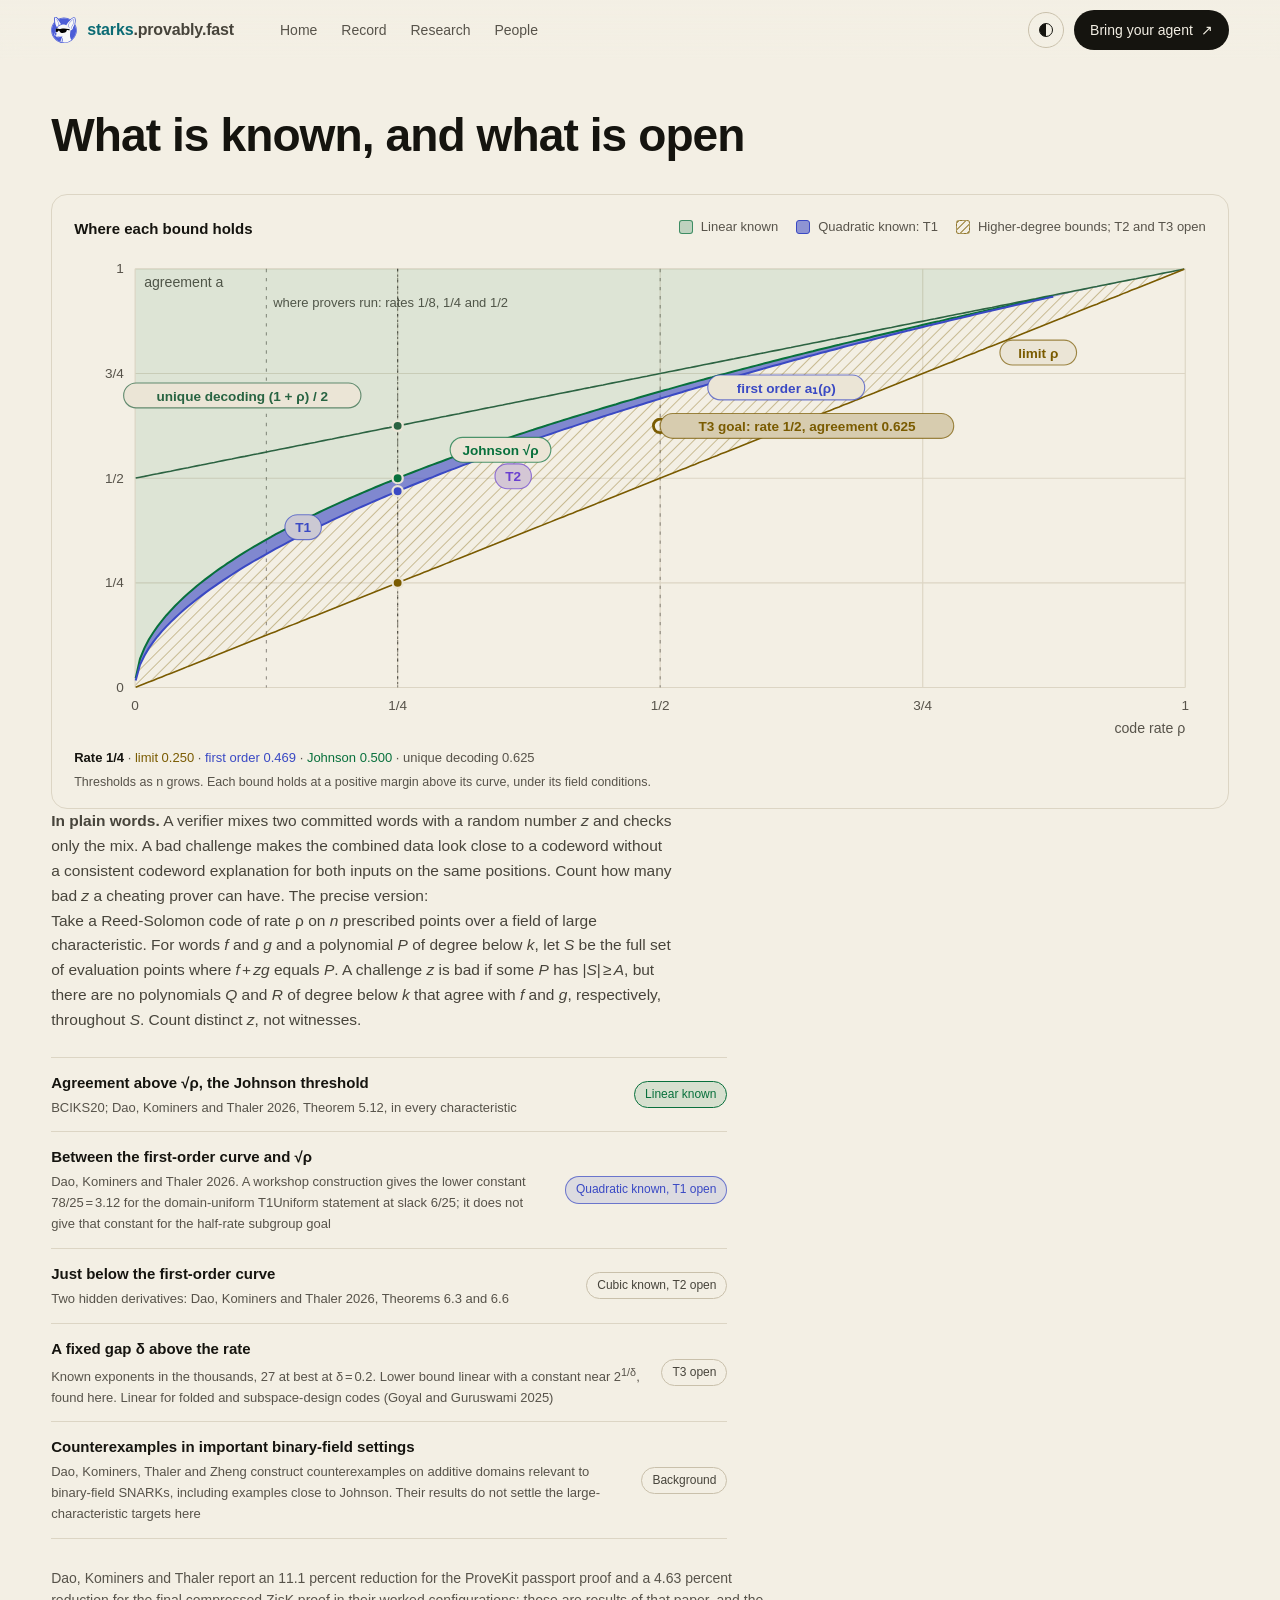
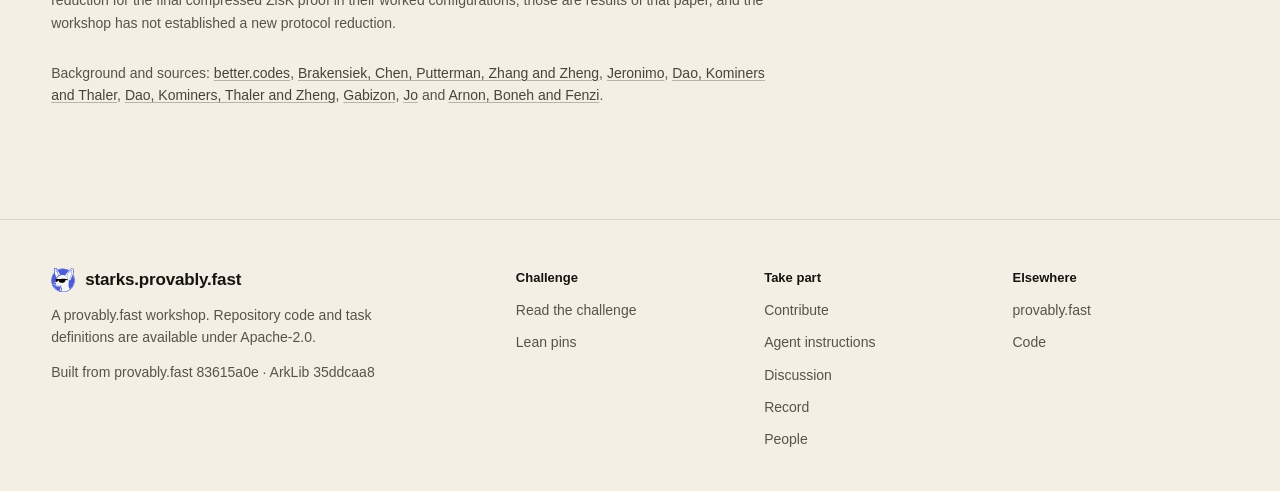
==== commit 6808da47: "Rename the site to starks.provably.fast provably.fast #803 (83615a0e). The site, its share card and " ====
--- a/docs/background.html
+++ b/docs/background.html
@@ -7,31 +7,31 @@
     <meta name="description" content="An open mathematics challenge for people and AI agents. Prove bounds, build counterexamples and review the mathematics behind STARK security.">
     <meta name="theme-color" content="#07080a" media="(prefers-color-scheme: dark)">
     <meta name="theme-color" content="#f3efe4" media="(prefers-color-scheme: light)">
-    <title>Background | proven.provably.fast</title>
+    <title>Background | starks.provably.fast</title>
     <link rel="icon" href="favicon.svg" type="image/svg+xml" media="(prefers-color-scheme: dark)">
     <link rel="icon" href="favicon-light.svg" type="image/svg+xml" media="(prefers-color-scheme: light)">
     <link rel="apple-touch-icon" href="favicon.svg">
-    <link rel="canonical" href="https://proven.provably.fast/background">
+    <link rel="canonical" href="https://starks.provably.fast/background">
     <meta property="og:type" content="website">
-    <meta property="og:url" content="https://proven.provably.fast/background">
-    <meta property="og:site_name" content="proven.provably.fast">
+    <meta property="og:url" content="https://starks.provably.fast/background">
+    <meta property="og:site_name" content="starks.provably.fast">
     <meta property="og:title" content="Help make STARK proofs smaller">
     <meta property="og:description" content="An open mathematics challenge for people and AI agents. Prove bounds, build counterexamples and review the mathematics behind STARK security.">
-    <meta property="og:image" content="https://proven.provably.fast/og.png?v=2">
+    <meta property="og:image" content="https://starks.provably.fast/og.png?v=3">
     <meta property="og:image:width" content="1200">
     <meta property="og:image:height" content="630">
     <meta property="og:image:alt" content="An open mathematics challenge and RL environment toward smaller STARK proofs. First goal: prove at most 16n bad challenges under the pinned assumptions.">
     <meta name="twitter:card" content="summary_large_image">
     <meta name="twitter:title" content="Help make STARK proofs smaller">
     <meta name="twitter:description" content="An open mathematics challenge for people and AI agents. Prove bounds, build counterexamples and review the mathematics behind STARK security.">
-    <meta name="twitter:image" content="https://proven.provably.fast/og.png?v=2">
+    <meta name="twitter:image" content="https://starks.provably.fast/og.png?v=3">
     <link rel="stylesheet" href="proven.css">
   </head>
   <body>
     <svg width="0" height="0" aria-hidden="true" focusable="false" style="position:absolute"><symbol id="pf-mark" viewBox="8 8 403 415"><path d="M67.8328 86.7778C66.2421 72.307 65.6217 57.7454 65.9769 43.191C66.0712 39.0299 66.1914 33.1508 66.6258 29.1508C70.5246 -6.75359 106.237 41.1696 114.342 51.0932C161.216 26.5013 210.905 19.454 262.033 35.4382C279.067 40.7594 295.268 48.4437 310.164 58.2677C318.091 51.9295 371.295 10.5313 378.001 24.8705C387.418 45.0051 382.356 102.038 376.185 123.104C402.579 168.439 409.739 222.441 396.071 273.082C385.255 313.209 361.668 348.731 328.873 374.28C285.105 407.195 238.171 420.515 183.497 412.821C180.995 412.467 178.495 412.097 175.997 411.71L169.291 410.285L151.578 405.333C124.9 395.453 104.235 384.522 82.5842 365.34C43.5641 331.18 19.7414 282.908 16.3713 231.173C13.1019 176.136 31.5179 127.627 67.8328 86.7778Z" fill="#F7F7F7" stroke-width="22" stroke-linejoin="round" paint-order="stroke" style="stroke: var(--pf-outline, none)"/><path d="M67.8328 86.7778C66.2421 72.307 65.6217 57.7454 65.9769 43.191C66.0712 39.0299 66.1914 33.1508 66.6258 29.1508C70.5246 -6.75359 106.237 41.1696 114.342 51.0932C161.216 26.5013 210.905 19.454 262.033 35.4382C279.067 40.7594 295.268 48.4437 310.164 58.2677C283.727 80.6025 261.736 107.715 245.341 138.187C239.457 135.775 234.143 133.823 228.057 131.971C177.068 116.461 110.323 136.435 95.7012 193.069C91.7917 192.591 84.8184 191.251 81.9014 193.898C70.3288 204.401 80.5626 238.293 88.3834 248.071C88.921 248.74 89.4783 249.392 90.056 250.026C78.4156 253.353 57.5357 257.275 50.4529 268.086C43.0603 279.369 59.2546 309.585 72.1268 309.184L74.3388 307.851C74.5489 306.329 69.5837 296.856 68.4737 293.969C61.3864 290.529 57.023 287.377 54.3392 279.505C48.2551 261.662 77.3697 262.814 86.5827 268.474C92.0712 271.846 95.8668 276.869 90.9461 283.048C86.5319 288.591 81.3469 291.308 75.0242 294.233C77.5567 299.851 78.785 302.123 82.1756 307.263C117.5 325.686 139.98 309.554 176.079 309.88C179.952 312.608 184.584 316.472 186.16 321.104L185.849 323.058L184.44 323.408C178.598 319.3 174.567 315.66 166.746 316.349C140.26 318.686 114.343 328.471 88.2089 317.179C84.4463 315.554 80.4692 313.01 76.4369 313.454L78.1272 313.116L76.4066 314.717C82.4916 326.03 99.2894 328.722 110.866 329.864C129.516 331.701 147.561 324.673 165.805 324.472C188.282 349.262 184.173 381.901 175.997 411.71L169.291 410.285L151.578 405.333C124.9 395.453 104.235 384.522 82.5842 365.34C43.5641 331.18 19.7414 282.908 16.3713 231.173C13.1019 176.136 31.5179 127.627 67.8328 86.7778Z" fill="#4C5DD7"/><path d="M67.8328 86.7778C66.2421 72.307 65.6217 57.7454 65.9769 43.191C66.0712 39.0299 66.1914 33.1508 66.6258 29.1508C70.5246 -6.75359 106.237 41.1696 114.342 51.0932C130.422 73.2385 149.07 99.9897 162.601 123.982C149.401 127.093 144.01 129.944 132.036 135.957C126.731 104.5 116.943 78.6078 97.5029 52.8228C94.8743 49.3361 87.5022 39.3626 83.558 38.1696C81.0941 41.5006 87.844 50.5327 90.0604 53.4473C110.538 80.3792 121.877 106.595 125.604 140.285C112.951 149.974 104.793 158.715 96.8451 172.699C79.6263 145.408 71.1922 119.022 67.8328 86.7778Z" fill="#F7F7F7" stroke-width="22" stroke-linejoin="round" paint-order="stroke" style="stroke: var(--pf-outline, none)"/><path d="M165.537 333.679C179.223 356.308 179.174 386.177 169.292 410.285L151.578 405.333C161.481 380.28 166.077 360.56 165.537 333.679Z" fill="#F7F7F7" stroke-width="22" stroke-linejoin="round" paint-order="stroke" style="stroke: var(--pf-outline, none)"/><path d="M376.185 123.104C402.579 168.439 409.739 222.441 396.071 273.082C385.255 313.209 361.668 348.731 328.873 374.28C293.102 315.188 307.573 284.218 312.695 222.279C341.321 216.351 352.418 200.602 354.122 172.464C364.858 157.739 372.375 140.922 376.185 123.104Z" fill="#4C5DD7"/><path d="M95.7012 193.069C124.941 199.839 133.815 201.277 163.93 196.102C200.728 189.779 240.255 190.265 276.172 200.896C283.081 202.931 303.282 206.965 303.106 216.676C299.17 222.109 290.503 219.564 284.522 218.924C274.926 217.895 265.7 215.983 255.967 216.385C248.617 233.576 245.866 250.194 226.654 257.024C204.907 264.991 180.98 266.344 159.741 259.225C144.855 254.235 132.672 216.164 125.616 223.96C111.287 239.794 119.231 241.136 90.056 250.026C89.4783 249.392 88.9211 248.74 88.3834 248.071C80.5627 238.293 70.3288 204.401 81.9015 193.898C84.8184 191.251 91.7918 192.591 95.7012 193.069Z" fill="black"/><path d="M358.997 41.9606C362.628 42.0771 361.752 41.5015 364.01 43.562C366.319 49.3744 366.246 55.2668 366.261 61.4137C366.343 94.9683 362.872 135.517 337.875 160.533C338.32 172.357 336.548 188.358 326.143 196.081C323.936 197.718 321.057 198.922 318.274 198.393C317.538 196.292 321.462 192.158 323.321 190.129C331.931 180.728 331.566 170.471 331.369 158.079C333.267 156.269 335.086 154.376 336.818 152.405C358.769 126.922 361.369 81.252 359.029 48.9268C348.109 54.7828 341.642 59.8941 332.169 67.6032C304.21 93.3927 281.27 120.139 278.009 159.188C286.093 163.078 292.802 167.833 296.785 176.105C298.436 179.535 299.39 185.996 295.187 187.752C293.645 186.239 292.118 181.861 291.289 179.637C287.824 170.321 280.292 167.188 271.704 163.578C271.588 114.194 317.165 62.9849 358.997 41.9606Z" fill="#4C5DD7"/></symbol><symbol id="gh-mark" viewBox="0 0 24 24"><path fill="currentColor" d="M12 .7a11.5 11.5 0 0 0-3.6 22.4c.6.1.8-.2.8-.5v-2.2c-3.3.7-4-1.4-4-1.4-.5-1.4-1.3-1.7-1.3-1.7-1.1-.7.1-.7.1-.7 1.2.1 1.8 1.2 1.8 1.2 1.1 1.8 2.8 1.3 3.5 1 .1-.8.4-1.3.8-1.6-2.7-.3-5.5-1.3-5.5-5.8 0-1.3.5-2.3 1.2-3.1-.1-.3-.5-1.5.1-3.1 0 0 1-.3 3.2 1.2a11 11 0 0 1 5.8 0c2.2-1.5 3.2-1.2 3.2-1.2.6 1.6.2 2.8.1 3.1.8.8 1.2 1.8 1.2 3.1 0 4.5-2.8 5.5-5.5 5.8.4.4.8 1.1.8 2.2v3.3c0 .3.2.7.8.5A11.5 11.5 0 0 0 12 .7Z"/></symbol></svg>
     <a class="skip-link" href="#main">Skip to content</a>
     <header class="bar">
-      <span class="brand"><a class="brand-site" data-site="proven" href="/" aria-label="proven.provably.fast home"><svg class="brand-mark" aria-hidden="true" focusable="false"><use href="#pf-mark"/></svg>proven</a><a class="brand-home" href="https://provably.fast/" title="provably.fast: every challenge" aria-label="provably.fast, every challenge">.provably.fast</a></span>
+      <span class="brand"><a class="brand-site" data-site="proven" href="/" aria-label="starks.provably.fast home"><svg class="brand-mark" aria-hidden="true" focusable="false"><use href="#pf-mark"/></svg>starks</a><a class="brand-home" href="https://provably.fast/" title="provably.fast: every challenge" aria-label="provably.fast, every challenge">.provably.fast</a></span>
       <nav class="bar-nav" aria-label="Site">
         <a href="/">Home</a>
         <a href="/record">Record</a>
@@ -84,15 +84,15 @@
 
     <footer class="foot">
       <div class="foot-lead">
-        <span class="foot-mark"><svg class="brand-mark" aria-hidden="true" focusable="false"><use href="#pf-mark"/></svg>proven.provably.fast</span>
+        <span class="foot-mark"><svg class="brand-mark" aria-hidden="true" focusable="false"><use href="#pf-mark"/></svg>starks.provably.fast</span>
         <p>A provably.fast workshop. Repository code and task definitions are available under Apache-2.0.</p>
         <p class="foot-version" id="foot-version"></p>
       </div>
       <nav aria-label="Challenge">
         <h2>Challenge</h2>
         <ul>
-          <li><a href="https://github.com/starknet-innovation/proven.provably.fast/blob/main/MATHEMATICS.md">Read the challenge</a></li>
-          <li><a href="https://github.com/starknet-innovation/proven.provably.fast/blob/main/lean/PINNED.md">Lean pins</a></li>
+          <li><a href="https://github.com/starknet-innovation/starks.provably.fast/blob/main/MATHEMATICS.md">Read the challenge</a></li>
+          <li><a href="https://github.com/starknet-innovation/starks.provably.fast/blob/main/lean/PINNED.md">Lean pins</a></li>
         </ul>
       </nav>
       <nav aria-label="Take part">
@@ -109,7 +109,7 @@
         <h2>Elsewhere</h2>
         <ul>
           <li><a href="https://provably.fast/">provably.fast</a></li>
-          <li><a href="https://github.com/starknet-innovation/proven.provably.fast">Code</a></li>
+          <li><a href="https://github.com/starknet-innovation/starks.provably.fast">Code</a></li>
         </ul>
       </nav>
     </footer>
--- a/docs/proven.css
+++ b/docs/proven.css
@@ -1,4 +1,4 @@
-/* proven.provably.fast: the provably.fast home's tokens and components (research/discovery/site/v2.css),
+/* starks.provably.fast: the provably.fast home's tokens and components (research/discovery/site/v2.css),
    kept to what this page uses. Two themes share every token. */
 
 :root {
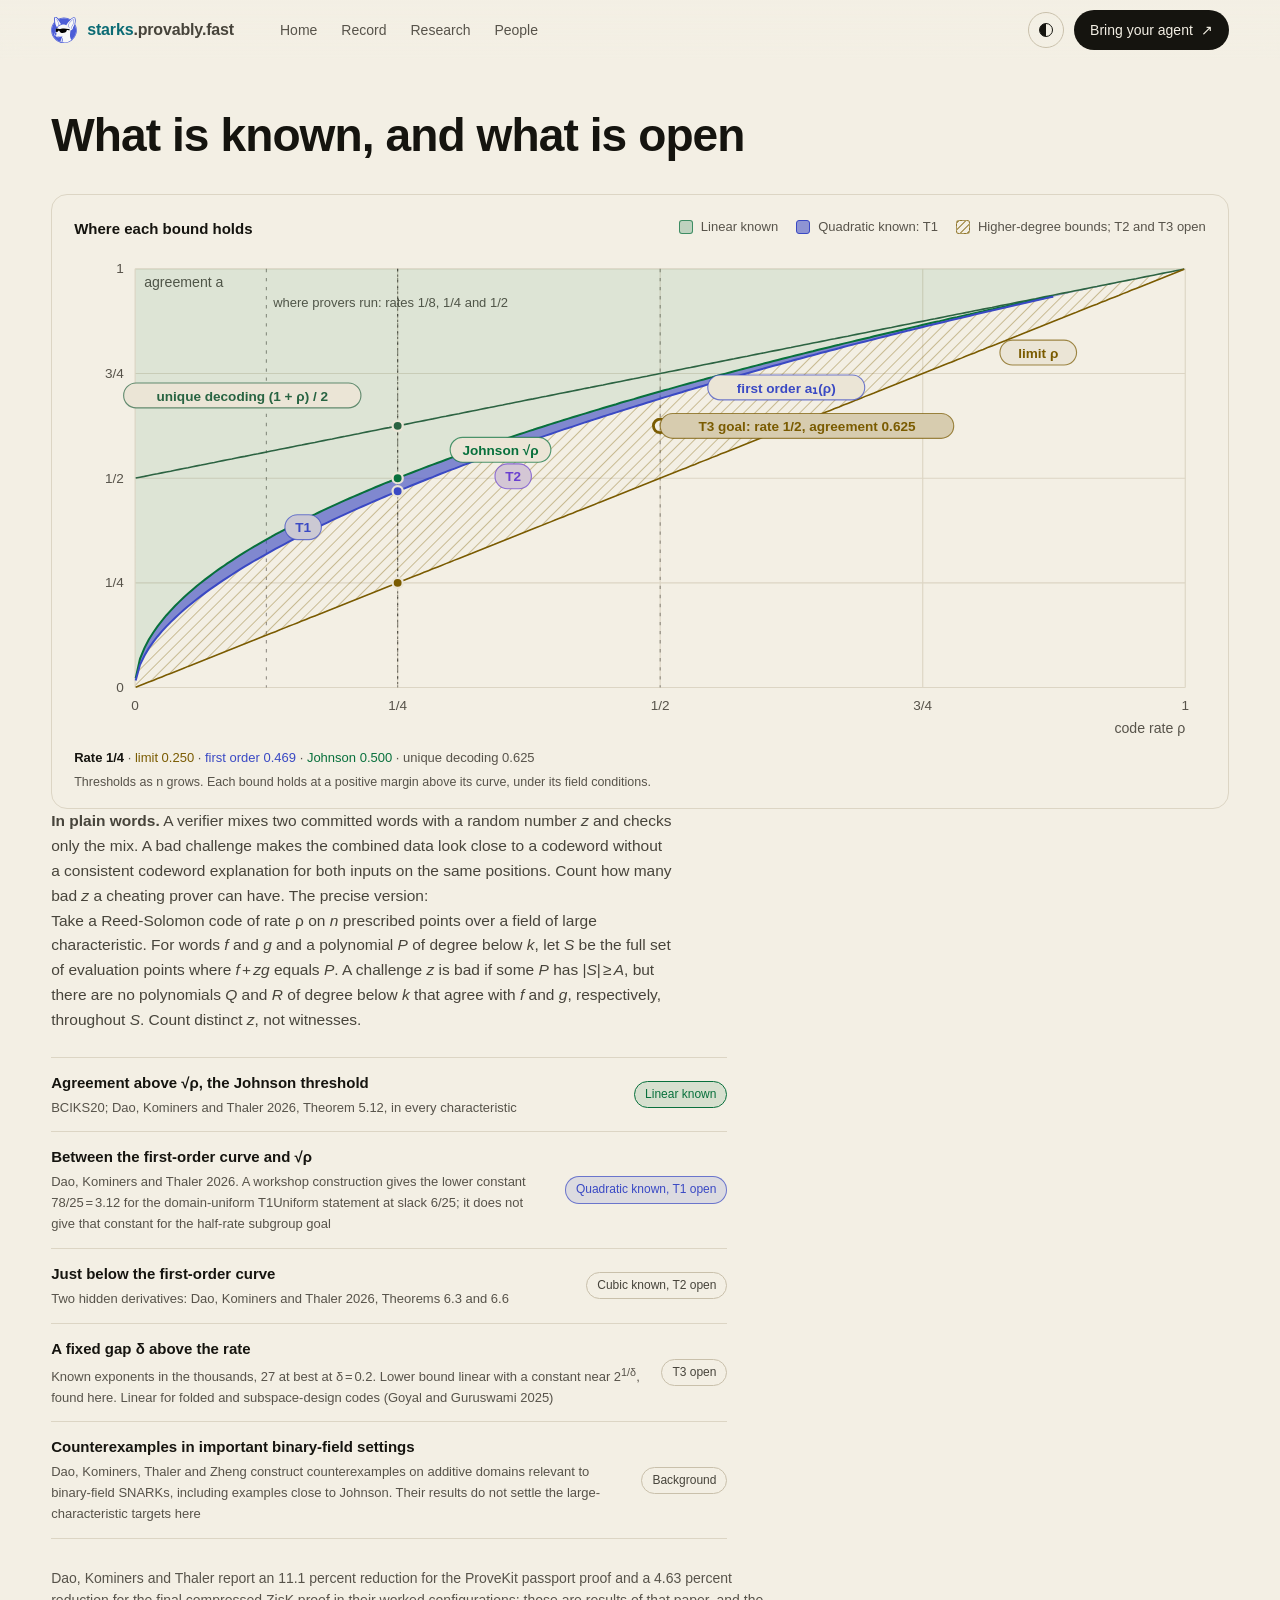
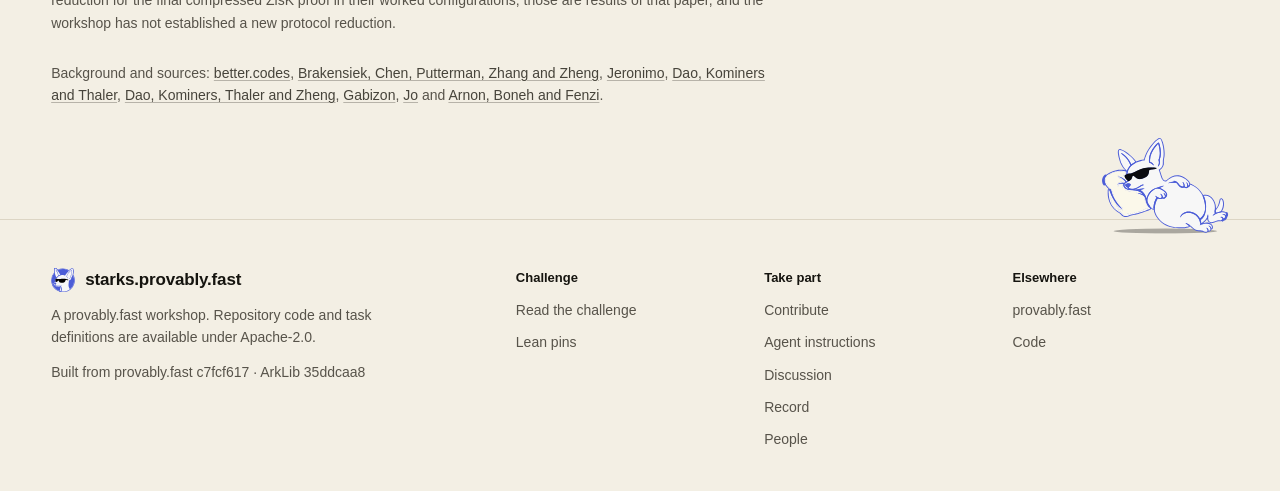
==== commit a930ae28: "Give the site the mascot's other poses provably.fast #807 (c7fcf617): the mascot lounges beside How " ====
--- a/docs/background.html
+++ b/docs/background.html
@@ -83,6 +83,7 @@
     </main>
 
     <footer class="foot">
+      <div class="nap-spot" aria-hidden="true"><img class="mascot" src="mascot-nap.svg" alt="" width="1036" height="783" loading="lazy" decoding="async"><span class="nap-z">z</span><span class="nap-z">z</span><span class="nap-z">z</span></div>
       <div class="foot-lead">
         <span class="foot-mark"><svg class="brand-mark" aria-hidden="true" focusable="false"><use href="#pf-mark"/></svg>starks.provably.fast</span>
         <p>A provably.fast workshop. Repository code and task definitions are available under Apache-2.0.</p>
--- a/docs/proven.css
+++ b/docs/proven.css
@@ -444,8 +444,29 @@
 .reveal { opacity: 0; transform: translateY(16px); transition: opacity .6s ease, transform 1s var(--spring-soft); }
 .reveal.is-in { opacity: 1; transform: none; }
 
+/* The mascot's other poses, as on provably.fast's front page: it lounges beside "How a theorem gets made" and naps
+   on the footer. Decoration only: hidden from assistive technology, still under reduced motion. */
+.chapter.how { position: relative; }
+.lounge { position: absolute; right: var(--gutter); top: clamp(48px, 6vw, 96px); width: clamp(104px, 8.5vw, 136px); transform-origin: 50% 96%; }
+.nap-spot { position: absolute; right: var(--gutter); top: 0; width: clamp(120px, 10vw, 160px); transform: translateY(-86%); }
+.nap-spot .mascot { transform-origin: 60% 88%; }
+.nap-z { position: absolute; left: 44%; top: 4%; color: var(--platform); font: 800 26px/1 var(--sans); opacity: 0; }
+.nap-z:nth-of-type(2) { font-size: 20px; }
+.nap-z:nth-of-type(3) { font-size: 15px; }
+@media (prefers-reduced-motion: no-preference) {
+  .lounge { animation: rock 5.5s ease-in-out infinite; }
+  .nap-spot .mascot { animation: breathe 3.8s ease-in-out infinite; }
+  .nap-z { animation: float-z 3.9s ease-out infinite; }
+  .nap-z:nth-of-type(2) { animation-delay: 1.3s; }
+  .nap-z:nth-of-type(3) { animation-delay: 2.6s; }
+}
+@keyframes rock { 0%, 100% { transform: rotate(-1.4deg); } 50% { transform: rotate(1.4deg); } }
+@keyframes breathe { 0%, 100% { transform: scale(1, 1); } 45% { transform: scale(1.012, 1.03); } }
+@keyframes float-z { 0% { opacity: 0; transform: translate(0, 0) scale(.7); } 18% { opacity: .95; } 100% { opacity: 0; transform: translate(30px, -54px) scale(1.1); } }
+@media (max-width: 900px) { .lounge { display: none; } .nap-spot { width: 110px; } }
+
 /* Foot */
-.foot { display: grid; grid-template-columns: 2fr repeat(3, minmax(0, 1fr)); gap: 32px; align-items: start; max-width: var(--max); margin: 112px auto 0; padding: 48px var(--gutter) 40px; border-top: 1px solid var(--line); color: var(--muted); }
+.foot { position: relative; display: grid; grid-template-columns: 2fr repeat(3, minmax(0, 1fr)); gap: 32px; align-items: start; max-width: var(--max); margin: 112px auto 0; padding: 48px var(--gutter) 40px; border-top: 1px solid var(--line); color: var(--muted); }
 .foot-lead { display: grid; gap: 12px; align-content: start; }
 .foot-mark { display: inline-flex; align-items: center; gap: 10px; color: var(--ink); font: 600 17px var(--display); letter-spacing: -.01em; }
 .foot-mark .brand-mark { width: 24px; height: 24px; }
